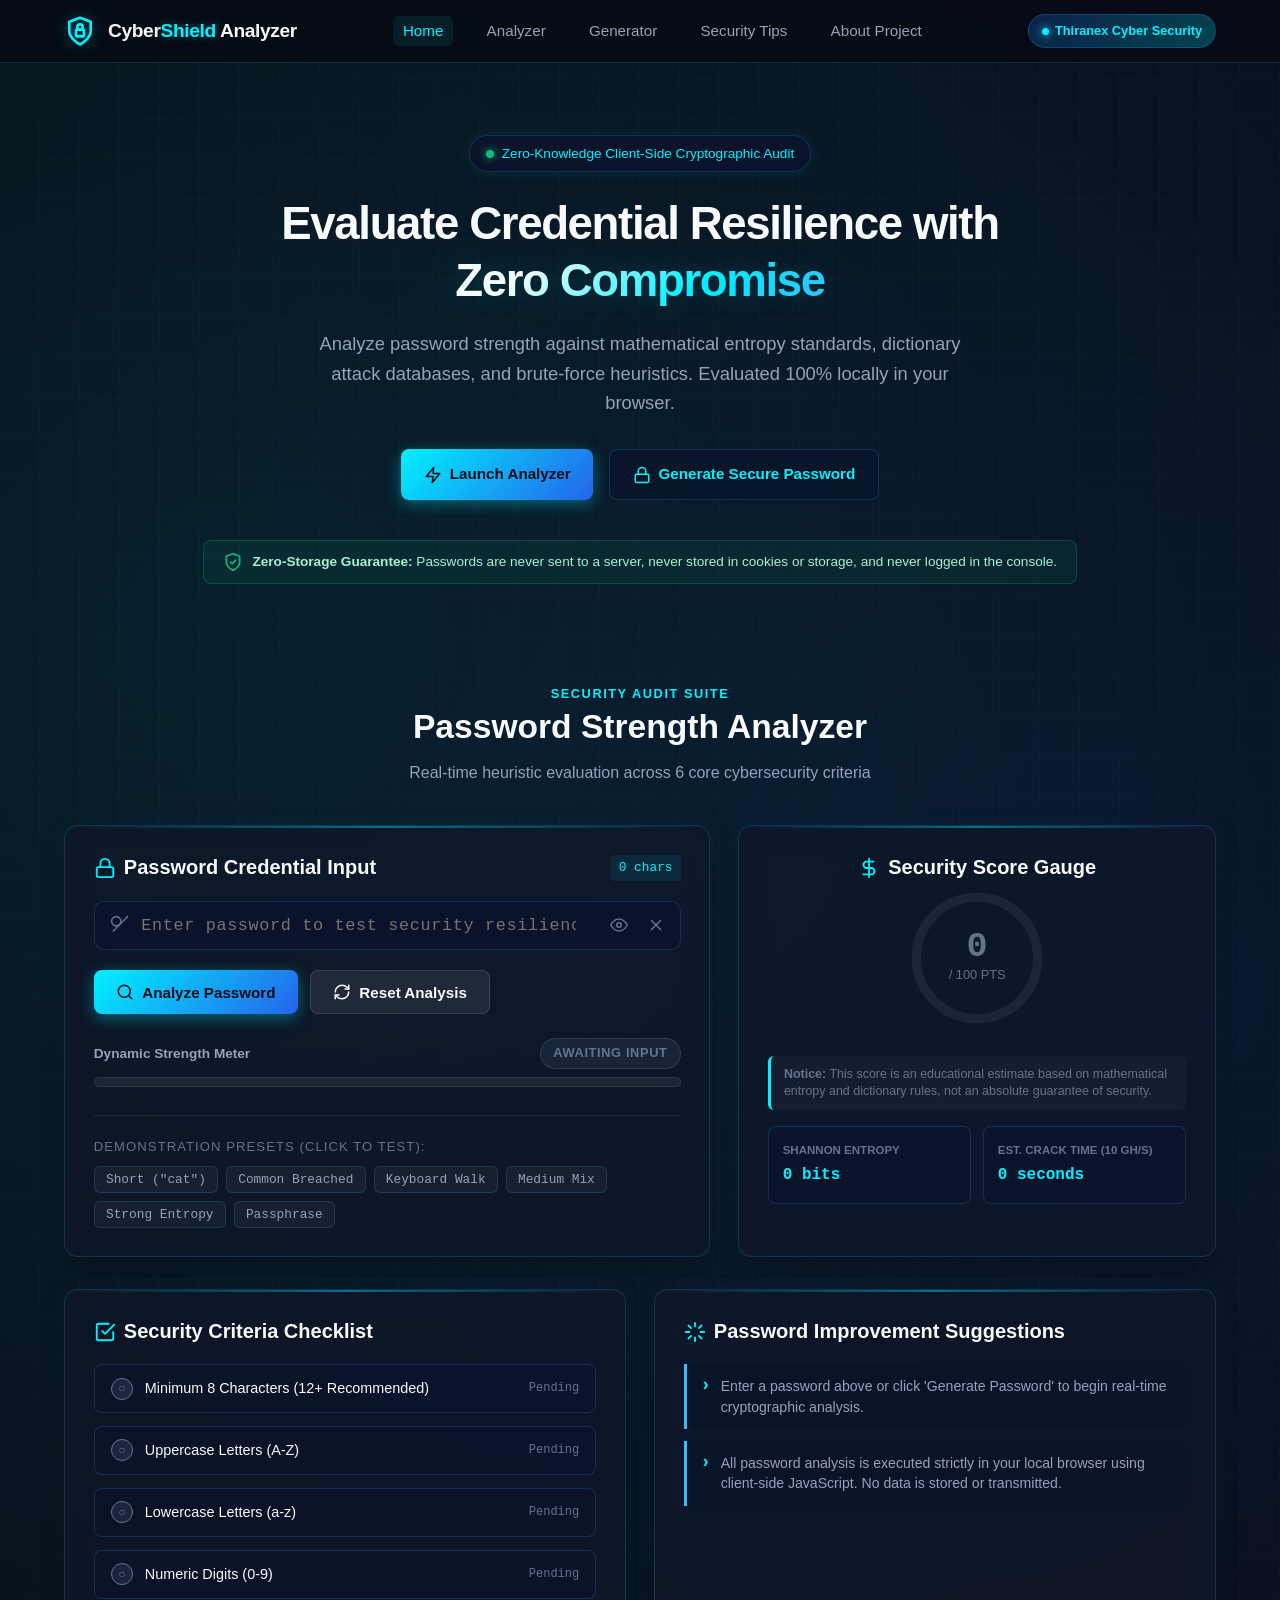
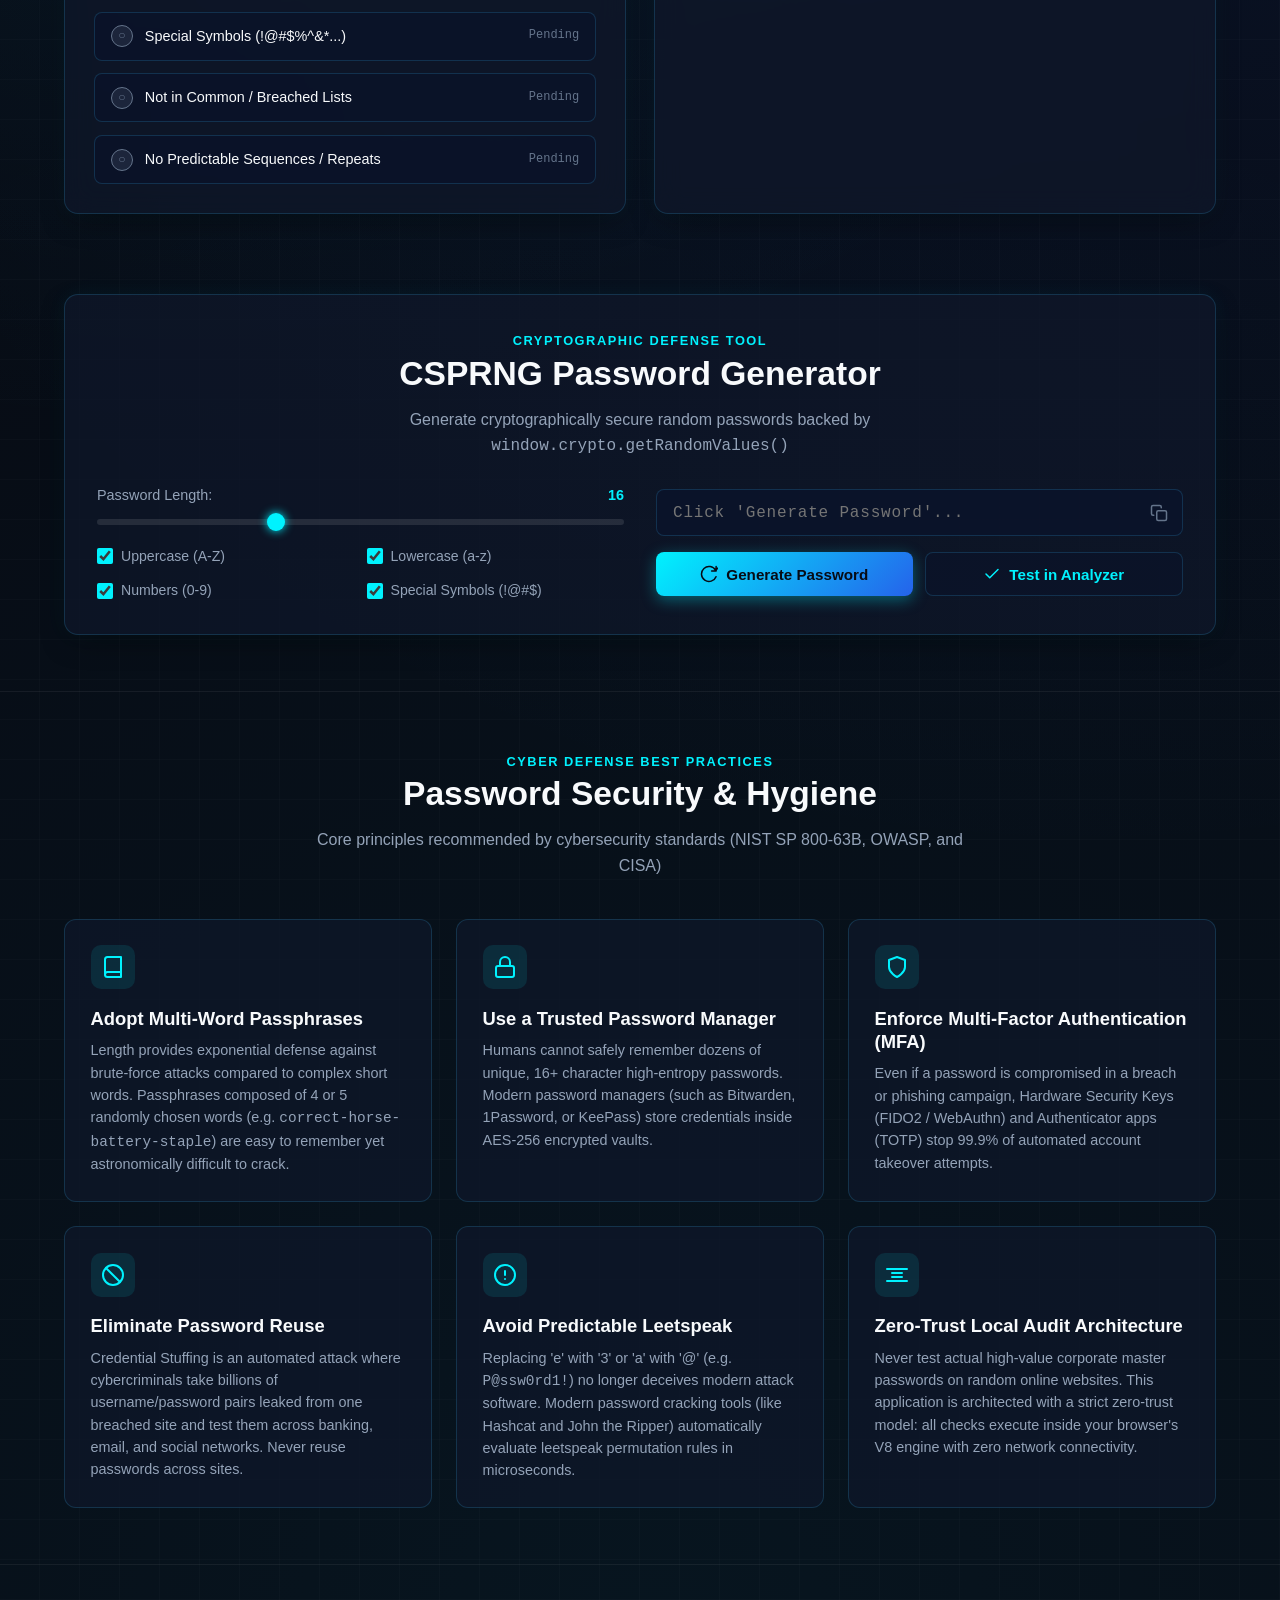
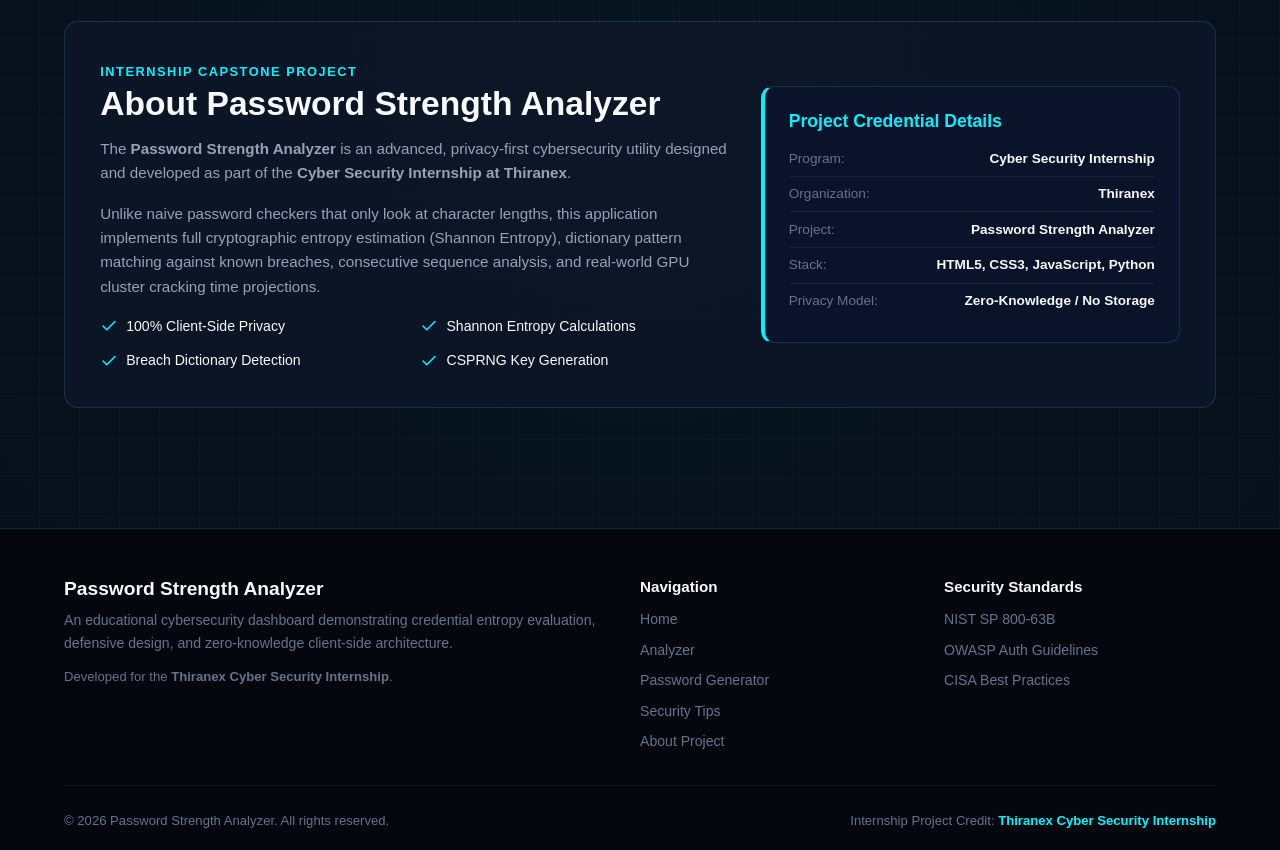
==== index.html @ d7cd116a "Initial commit: Password Strength Analyzer for Thiranex Cyber Security Internship" ====
<!DOCTYPE html>
<html lang="en">
<head>
    <meta charset="UTF-8">
    <meta name="viewport" content="width=device-width, initial-scale=1.0">
    <meta name="description" content="Password Strength Analyzer - A zero-knowledge cybersecurity tool to evaluate password resilience, Shannon entropy, and brute-force cracking resistance. Built for Thiranex Cyber Security Internship.">
    <meta name="theme-color" content="#070b14">
    <title>Password Strength Analyzer | Thiranex Cyber Security Internship</title>

    <!-- Favicon -->
    <link rel="icon" type="image/svg+xml" href="assets/favicon.svg">

    <!-- Stylesheets -->
    <link rel="stylesheet" href="css/style.css">
    <link rel="stylesheet" href="css/animations.css">
</head>
<body>

    <!-- ====================================================================
         NAVIGATION BAR
         ==================================================================== -->
    <header class="navbar">
        <div class="container nav-container">
            <a href="#home" class="brand-logo" aria-label="Password Strength Analyzer Home">
                <svg class="brand-icon-svg" viewBox="0 0 24 24" fill="none" stroke="currentColor" stroke-width="2" stroke-linecap="round" stroke-linejoin="round">
                    <path d="M12 22s8-4 8-10V5l-8-3-8 3v7c0 6 8 10 8 10z"/>
                    <rect x="9" y="11" width="6" height="5" rx="1"/>
                    <path d="M10 11V9a2 2 0 0 1 4 0v2"/>
                </svg>
                <span>Cyber<span class="accent">Shield</span> Analyzer</span>
            </a>

            <nav>
                <ul class="nav-links" id="navLinks">
                    <li><a href="#home" class="active">Home</a></li>
                    <li><a href="#analyzer">Analyzer</a></li>
                    <li><a href="#generator">Generator</a></li>
                    <li><a href="#tips">Security Tips</a></li>
                    <li><a href="#about">About Project</a></li>
                </ul>
            </nav>

            <div class="internship-badge" title="Developed for Thiranex Cyber Security Internship">
                <span>Thiranex Cyber Security</span>
            </div>

            <button class="mobile-menu-btn" id="mobileMenuBtn" aria-label="Toggle navigation menu">
                &#9776;
            </button>
        </div>
    </header>

    <main>
        <!-- ================================================================
             HERO / HOME SECTION
             ================================================================ -->
        <section id="home" class="hero-section">
            <div class="container">
                <div class="hero-pill">
                    <span class="hero-pill-dot"></span>
                    <span>Zero-Knowledge Client-Side Cryptographic Audit</span>
                </div>

                <h1 class="hero-title">
                    Evaluate Credential Resilience with <span class="gradient-text">Zero Compromise</span>
                </h1>

                <p class="hero-description">
                    Analyze password strength against mathematical entropy standards, dictionary attack databases, and brute-force heuristics. Evaluated 100% locally in your browser.
                </p>

                <div class="hero-cta-group">
                    <a href="#analyzer" class="btn btn-primary">
                        <svg class="btn-icon" viewBox="0 0 24 24" fill="none" stroke="currentColor" stroke-width="2" stroke-linecap="round" stroke-linejoin="round">
                            <polygon points="13 2 3 14 12 14 11 22 21 10 12 10 13 2"/>
                        </svg>
                        Launch Analyzer
                    </a>
                    <a href="#generator" class="btn btn-outline">
                        <svg class="btn-icon" viewBox="0 0 24 24" fill="none" stroke="currentColor" stroke-width="2" stroke-linecap="round" stroke-linejoin="round">
                            <rect x="3" y="11" width="18" height="11" rx="2" ry="2"/>
                            <path d="M7 11V7a5 5 0 0 1 10 0v4"/>
                        </svg>
                        Generate Secure Password
                    </a>
                </div>

                <div class="privacy-guarantee-banner">
                    <svg class="privacy-icon" viewBox="0 0 24 24" fill="none" stroke="currentColor" stroke-width="2" stroke-linecap="round" stroke-linejoin="round">
                        <path d="M12 22s8-4 8-10V5l-8-3-8 3v7c0 6 8 10 8 10z"/>
                        <path d="m9 12 2 2 4-4"/>
                    </svg>
                    <span><strong>Zero-Storage Guarantee:</strong> Passwords are never sent to a server, never stored in cookies or storage, and never logged in the console.</span>
                </div>
            </div>
        </section>

        <!-- ================================================================
             PASSWORD ANALYZER SECTION (DASHBOARD)
             ================================================================ -->
        <section id="analyzer" class="analyzer-section">
            <div class="container">
                <div class="section-header">
                    <span class="section-tag">Security Audit Suite</span>
                    <h2 class="section-title">Password Strength Analyzer</h2>
                    <p class="section-subtitle">Real-time heuristic evaluation across 6 core cybersecurity criteria</p>
                </div>

                <!-- Dashboard Main Grid -->
                <div class="dashboard-grid">

                    <!-- Left Column: Password Input & Meter -->
                    <div class="cyber-card">
                        <div class="card-header-flex">
                            <h3 class="card-title">
                                <svg class="card-title-icon" viewBox="0 0 24 24" fill="none" stroke="currentColor" stroke-width="2" stroke-linecap="round" stroke-linejoin="round">
                                    <rect x="3" y="11" width="18" height="11" rx="2" ry="2"/>
                                    <path d="M7 11V7a5 5 0 0 1 10 0v4"/>
                                </svg>
                                Password Credential Input
                            </h3>
                            <span class="char-counter" id="charCountValue">0 chars</span>
                        </div>

                        <!-- Input Field with Left Lock & Right Controls -->
                        <div class="password-input-wrapper">
                            <svg class="input-icon-left" viewBox="0 0 24 24" fill="none" stroke="currentColor" stroke-width="2" stroke-linecap="round" stroke-linejoin="round">
                                <path d="M21 2l-2 2m-1.5 1.5L16 7m-1.5 1.5L13 10m-1.5 1.5L10 13m-1.5 1.5L7 16m-1.5 1.5L4 19"/>
                                <circle cx="7.5" cy="7.5" r="5.5"/>
                            </svg>

                            <input 
                                type="password" 
                                id="passwordInput" 
                                class="password-field" 
                                placeholder="Enter password to test security resilience..."
                                autocomplete="new-password"
                                autocapitalize="off"
                                spellcheck="false"
                                aria-label="Password input field"
                            >

                            <div class="input-actions-right">
                                <!-- Show/Hide Toggle Button -->
                                <button type="button" class="icon-btn" id="toggleVisibilityBtn" title="Show/Hide Password" aria-label="Show password">
                                    <svg class="icon-svg" id="toggleIcon" viewBox="0 0 24 24" fill="none" stroke="currentColor" stroke-width="2" stroke-linecap="round" stroke-linejoin="round">
                                        <path d="M1 12s4-8 11-8 11 8 11 8-4 8-11 8-11-8-11-8z"/>
                                        <circle cx="12" cy="12" r="3"/>
                                    </svg>
                                </button>

                                <!-- Clear Input Button -->
                                <button type="button" class="icon-btn" id="clearBtn" title="Clear Password" aria-label="Clear input">
                                    <svg class="icon-svg" viewBox="0 0 24 24" fill="none" stroke="currentColor" stroke-width="2" stroke-linecap="round" stroke-linejoin="round">
                                        <line x1="18" y1="6" x2="6" y2="18"/>
                                        <line x1="6" y1="6" x2="18" y2="18"/>
                                    </svg>
                                </button>
                            </div>
                        </div>

                        <!-- Input Toolbar: Analyze & Reset -->
                        <div class="input-button-toolbar">
                            <button type="button" class="btn btn-primary" id="analyzeBtn">
                                <svg class="btn-icon" viewBox="0 0 24 24" fill="none" stroke="currentColor" stroke-width="2" stroke-linecap="round" stroke-linejoin="round">
                                    <circle cx="11" cy="11" r="8"/>
                                    <line x1="21" y1="21" x2="16.65" y2="16.65"/>
                                </svg>
                                Analyze Password
                            </button>

                            <button type="button" class="btn btn-secondary" id="resetBtn">
                                <svg class="btn-icon" viewBox="0 0 24 24" fill="none" stroke="currentColor" stroke-width="2" stroke-linecap="round" stroke-linejoin="round">
                                    <path d="M3 12a9 9 0 0 1 9-9 9.75 9.75 0 0 1 6.74 2.74L21 8"/>
                                    <path d="M21 3v5h-5"/>
                                    <path d="M21 12a9 9 0 0 1-9 9 9.75 9.75 0 0 1-6.74-2.74L3 16"/>
                                    <path d="M8 16H3v5"/>
                                </svg>
                                Reset Analysis
                            </button>
                        </div>

                        <!-- Dynamic Strength Meter -->
                        <div class="meter-wrapper">
                            <div class="meter-header">
                                <span class="meter-label">Dynamic Strength Meter</span>
                                <span class="strength-badge empty" id="strengthBadge">Awaiting Input</span>
                            </div>
                            <div class="meter-track">
                                <div class="meter-fill empty" id="strengthMeterBar"></div>
                            </div>
                        </div>

                        <!-- Breached/Pattern Alert Banner (Hidden by default) -->
                        <div class="alert-banner hidden" id="alertBanner">
                            <svg class="alert-icon" viewBox="0 0 24 24" fill="none" stroke="currentColor" stroke-width="2" stroke-linecap="round" stroke-linejoin="round">
                                <path d="m21.73 18-8-14a2 2 0 0 0-3.48 0l-8 14A2 2 0 0 0 4 21h16a2 2 0 0 0 1.73-3Z"/>
                                <line x1="12" y1="9" x2="12" y2="13"/>
                                <line x1="12" y1="17" x2="12.01" y2="17"/>
                            </svg>
                            <span id="alertMessage">Security Notice: Vulnerability detected.</span>
                        </div>

                        <!-- Quick Test Presets for Demonstration -->
                        <div class="quick-tests">
                            <div class="quick-tests-title">Demonstration Presets (Click to Test):</div>
                            <div class="quick-test-pills">
                                <button type="button" class="quick-test-btn" data-sample="cat">Short ("cat")</button>
                                <button type="button" class="quick-test-btn" data-sample="password123">Common Breached</button>
                                <button type="button" class="quick-test-btn" data-sample="qwertyuiop">Keyboard Walk</button>
                                <button type="button" class="quick-test-btn" data-sample="CyberSec2024">Medium Mix</button>
                                <button type="button" class="quick-test-btn" data-sample="Tr0ub4dor&3#X9!">Strong Entropy</button>
                                <button type="button" class="quick-test-btn" data-sample="correct-horse-battery-staple">Passphrase</button>
                            </div>
                        </div>
                    </div>

                    <!-- Right Column: Visual Score Gauge & Telemetry -->
                    <div class="cyber-card score-card-layout">
                        <h3 class="card-title">
                            <svg class="card-title-icon" viewBox="0 0 24 24" fill="none" stroke="currentColor" stroke-width="2" stroke-linecap="round" stroke-linejoin="round">
                                <path d="M12 2v20M17 5H9.5a3.5 3.5 0 0 0 0 7h5a3.5 3.5 0 0 1 0 7H6"/>
                            </svg>
                            Security Score Gauge
                        </h3>

                        <!-- Circular SVG Progress Gauge -->
                        <div class="gauge-container">
                            <svg class="gauge-svg" viewBox="0 0 120 120">
                                <circle class="gauge-bg" cx="60" cy="60" r="52"></circle>
                                <circle class="gauge-fill" id="scoreCircle" cx="60" cy="60" r="52" stroke-dasharray="326.7" stroke-dashoffset="326.7"></circle>
                            </svg>
                            <div class="gauge-center-content">
                                <div class="score-display" id="scoreNumber">0</div>
                                <div class="score-total">/ 100 PTS</div>
                            </div>
                        </div>

                        <div class="score-disclaimer">
                            <strong>Notice:</strong> This score is an educational estimate based on mathematical entropy and dictionary rules, not an absolute guarantee of security.
                        </div>

                        <!-- Telemetry Grid: Crack Time & Entropy -->
                        <div class="metrics-row">
                            <div class="metric-box">
                                <div class="metric-label">Shannon Entropy</div>
                                <div class="metric-value" id="entropyValue">0 bits</div>
                            </div>
                            <div class="metric-box">
                                <div class="metric-label">Est. Crack Time (10 GH/s)</div>
                                <div class="metric-value" id="crackTimeValue">0 seconds</div>
                            </div>
                        </div>
                    </div>

                </div>

                <!-- Checklist & Suggestions Grid -->
                <div class="checklist-grid">

                    <!-- Security Checklist -->
                    <div class="cyber-card">
                        <div class="card-header-flex">
                            <h3 class="card-title">
                                <svg class="card-title-icon" viewBox="0 0 24 24" fill="none" stroke="currentColor" stroke-width="2" stroke-linecap="round" stroke-linejoin="round">
                                    <polyline points="9 11 12 14 22 4"/>
                                    <path d="M21 12v7a2 2 0 0 1-2 2H5a2 2 0 0 1-2-2V5a2 2 0 0 1 2-2h11"/>
                                </svg>
                                Security Criteria Checklist
                            </h3>
                        </div>

                        <ul class="checklist-items">
                            <li class="checklist-item" id="check-length">
                                <div class="check-label-group">
                                    <span class="check-icon">&#9675;</span>
                                    <span>Minimum 8 Characters (12+ Recommended)</span>
                                </div>
                                <span class="check-status">Pending</span>
                            </li>
                            <li class="checklist-item" id="check-upper">
                                <div class="check-label-group">
                                    <span class="check-icon">&#9675;</span>
                                    <span>Uppercase Letters (A-Z)</span>
                                </div>
                                <span class="check-status">Pending</span>
                            </li>
                            <li class="checklist-item" id="check-lower">
                                <div class="check-label-group">
                                    <span class="check-icon">&#9675;</span>
                                    <span>Lowercase Letters (a-z)</span>
                                </div>
                                <span class="check-status">Pending</span>
                            </li>
                            <li class="checklist-item" id="check-number">
                                <div class="check-label-group">
                                    <span class="check-icon">&#9675;</span>
                                    <span>Numeric Digits (0-9)</span>
                                </div>
                                <span class="check-status">Pending</span>
                            </li>
                            <li class="checklist-item" id="check-special">
                                <div class="check-label-group">
                                    <span class="check-icon">&#9675;</span>
                                    <span>Special Symbols (!@#$%^&*...)</span>
                                </div>
                                <span class="check-status">Pending</span>
                            </li>
                            <li class="checklist-item" id="check-common">
                                <div class="check-label-group">
                                    <span class="check-icon">&#9675;</span>
                                    <span>Not in Common / Breached Lists</span>
                                </div>
                                <span class="check-status">Pending</span>
                            </li>
                            <li class="checklist-item" id="check-patterns">
                                <div class="check-label-group">
                                    <span class="check-icon">&#9675;</span>
                                    <span>No Predictable Sequences / Repeats</span>
                                </div>
                                <span class="check-status">Pending</span>
                            </li>
                        </ul>
                    </div>

                    <!-- Improvement Suggestions -->
                    <div class="cyber-card">
                        <div class="card-header-flex">
                            <h3 class="card-title">
                                <svg class="card-title-icon" viewBox="0 0 24 24" fill="none" stroke="currentColor" stroke-width="2" stroke-linecap="round" stroke-linejoin="round">
                                    <path d="M12 2v4M12 18v4M4.93 4.93l2.83 2.83M16.24 16.24l2.83 2.83M2 12h4M18 12h4M4.93 19.07l2.83-2.83M16.24 7.76l2.83-2.83"/>
                                </svg>
                                Password Improvement Suggestions
                            </h3>
                        </div>

                        <ul class="suggestions-list" id="suggestionsList">
                            <!-- Populated dynamically by JavaScript -->
                        </ul>
                    </div>

                </div>

            </div>
        </section>

        <!-- ================================================================
             PASSWORD GENERATOR SECTION
             ================================================================ -->
        <section id="generator" class="generator-section">
            <div class="container">
                <div class="generator-card">
                    <div class="section-header" style="margin-bottom: 1.5rem;">
                        <span class="section-tag">Cryptographic Defense Tool</span>
                        <h2 class="section-title">CSPRNG Password Generator</h2>
                        <p class="section-subtitle">Generate cryptographically secure random passwords backed by <code>window.crypto.getRandomValues()</code></p>
                    </div>

                    <div class="generator-controls-grid">
                        <!-- Configuration Controls -->
                        <div class="gen-config">
                            <div class="gen-slider-group">
                                <div class="gen-slider-header">
                                    <span>Password Length:</span>
                                    <strong id="genLengthDisplay" style="color: var(--cyan-primary);">16</strong>
                                </div>
                                <input type="range" id="genLengthSlider" class="gen-slider" min="8" max="32" value="16">
                            </div>

                            <div class="gen-checkboxes">
                                <label class="gen-checkbox-label">
                                    <input type="checkbox" id="genUpperCheck" checked>
                                    <span>Uppercase (A-Z)</span>
                                </label>
                                <label class="gen-checkbox-label">
                                    <input type="checkbox" id="genLowerCheck" checked>
                                    <span>Lowercase (a-z)</span>
                                </label>
                                <label class="gen-checkbox-label">
                                    <input type="checkbox" id="genNumbersCheck" checked>
                                    <span>Numbers (0-9)</span>
                                </label>
                                <label class="gen-checkbox-label">
                                    <input type="checkbox" id="genSymbolsCheck" checked>
                                    <span>Special Symbols (!@#$)</span>
                                </label>
                            </div>
                        </div>

                        <!-- Output & Actions -->
                        <div class="gen-output-box">
                            <div class="gen-output-field-wrap">
                                <input 
                                    type="text" 
                                    id="generatedPasswordInput" 
                                    class="gen-output-field" 
                                    readonly 
                                    placeholder="Click 'Generate Password'..."
                                    aria-label="Generated password output"
                                >
                                <button type="button" class="icon-btn gen-copy-btn" id="copyGeneratedBtn" title="Copy to clipboard" aria-label="Copy generated password">
                                    <svg class="icon-svg" viewBox="0 0 24 24" fill="none" stroke="currentColor" stroke-width="2" stroke-linecap="round" stroke-linejoin="round">
                                        <rect x="9" y="9" width="13" height="13" rx="2" ry="2"/>
                                        <path d="M5 15H4a2 2 0 0 1-2-2V4a2 2 0 0 1 2-2h9a2 2 0 0 1 2 2v1"/>
                                    </svg>
                                </button>
                            </div>

                            <div class="gen-actions">
                                <button type="button" class="btn btn-primary" id="generateBtn" style="flex: 1;">
                                    <svg class="btn-icon" viewBox="0 0 24 24" fill="none" stroke="currentColor" stroke-width="2" stroke-linecap="round" stroke-linejoin="round">
                                        <path d="M21.5 2v6h-6M21.34 15.57a10 10 0 1 1-.57-8.38l5.67-5.67"/>
                                    </svg>
                                    Generate Password
                                </button>
                                <button type="button" class="btn btn-outline" id="applyGeneratedBtn" style="flex: 1;">
                                    <svg class="btn-icon" viewBox="0 0 24 24" fill="none" stroke="currentColor" stroke-width="2" stroke-linecap="round" stroke-linejoin="round">
                                        <polyline points="20 6 9 17 4 12"/>
                                    </svg>
                                    Test in Analyzer
                                </button>
                            </div>
                        </div>
                    </div>
                </div>
            </div>
        </section>

        <!-- ================================================================
             SECURITY TIPS SECTION
             ================================================================ -->
        <section id="tips" class="tips-section">
            <div class="container">
                <div class="section-header">
                    <span class="section-tag">Cyber Defense Best Practices</span>
                    <h2 class="section-title">Password Security & Hygiene</h2>
                    <p class="section-subtitle">Core principles recommended by cybersecurity standards (NIST SP 800-63B, OWASP, and CISA)</p>
                </div>

                <div class="tips-grid">
                    <!-- Tip 1 -->
                    <div class="tip-card">
                        <div class="tip-icon-wrap">
                            <svg viewBox="0 0 24 24" width="24" height="24" fill="none" stroke="currentColor" stroke-width="2" stroke-linecap="round" stroke-linejoin="round">
                                <path d="M4 19.5A2.5 2.5 0 0 1 6.5 17H20"/>
                                <path d="M6.5 2H20v20H6.5A2.5 2.5 0 0 1 4 19.5v-15A2.5 2.5 0 0 1 6.5 2z"/>
                            </svg>
                        </div>
                        <h3 class="tip-title">Adopt Multi-Word Passphrases</h3>
                        <p class="tip-desc">
                            Length provides exponential defense against brute-force attacks compared to complex short words. Passphrases composed of 4 or 5 randomly chosen words (e.g. <code>correct-horse-battery-staple</code>) are easy to remember yet astronomically difficult to crack.
                        </p>
                    </div>

                    <!-- Tip 2 -->
                    <div class="tip-card">
                        <div class="tip-icon-wrap">
                            <svg viewBox="0 0 24 24" width="24" height="24" fill="none" stroke="currentColor" stroke-width="2" stroke-linecap="round" stroke-linejoin="round">
                                <rect x="3" y="11" width="18" height="11" rx="2" ry="2"/>
                                <path d="M7 11V7a5 5 0 0 1 10 0v4"/>
                            </svg>
                        </div>
                        <h3 class="tip-title">Use a Trusted Password Manager</h3>
                        <p class="tip-desc">
                            Humans cannot safely remember dozens of unique, 16+ character high-entropy passwords. Modern password managers (such as Bitwarden, 1Password, or KeePass) store credentials inside AES-256 encrypted vaults.
                        </p>
                    </div>

                    <!-- Tip 3 -->
                    <div class="tip-card">
                        <div class="tip-icon-wrap">
                            <svg viewBox="0 0 24 24" width="24" height="24" fill="none" stroke="currentColor" stroke-width="2" stroke-linecap="round" stroke-linejoin="round">
                                <path d="M12 22s8-4 8-10V5l-8-3-8 3v7c0 6 8 10 8 10z"/>
                            </svg>
                        </div>
                        <h3 class="tip-title">Enforce Multi-Factor Authentication (MFA)</h3>
                        <p class="tip-desc">
                            Even if a password is compromised in a breach or phishing campaign, Hardware Security Keys (FIDO2 / WebAuthn) and Authenticator apps (TOTP) stop 99.9% of automated account takeover attempts.
                        </p>
                    </div>

                    <!-- Tip 4 -->
                    <div class="tip-card">
                        <div class="tip-icon-wrap">
                            <svg viewBox="0 0 24 24" width="24" height="24" fill="none" stroke="currentColor" stroke-width="2" stroke-linecap="round" stroke-linejoin="round">
                                <circle cx="12" cy="12" r="10"/>
                                <line x1="4.93" y1="4.93" x2="19.07" y2="19.07"/>
                            </svg>
                        </div>
                        <h3 class="tip-title">Eliminate Password Reuse</h3>
                        <p class="tip-desc">
                            Credential Stuffing is an automated attack where cybercriminals take billions of username/password pairs leaked from one breached site and test them across banking, email, and social networks. Never reuse passwords across sites.
                        </p>
                    </div>

                    <!-- Tip 5 -->
                    <div class="tip-card">
                        <div class="tip-icon-wrap">
                            <svg viewBox="0 0 24 24" width="24" height="24" fill="none" stroke="currentColor" stroke-width="2" stroke-linecap="round" stroke-linejoin="round">
                                <circle cx="12" cy="12" r="10"/>
                                <line x1="12" y1="8" x2="12" y2="12"/>
                                <line x1="12" y1="16" x2="12.01" y2="16"/>
                            </svg>
                        </div>
                        <h3 class="tip-title">Avoid Predictable Leetspeak</h3>
                        <p class="tip-desc">
                            Replacing 'e' with '3' or 'a' with '@' (e.g. <code>P@ssw0rd1!</code>) no longer deceives modern attack software. Modern password cracking tools (like Hashcat and John the Ripper) automatically evaluate leetspeak permutation rules in microseconds.
                        </p>
                    </div>

                    <!-- Tip 6 -->
                    <div class="tip-card">
                        <div class="tip-icon-wrap">
                            <svg viewBox="0 0 24 24" width="24" height="24" fill="none" stroke="currentColor" stroke-width="2" stroke-linecap="round" stroke-linejoin="round">
                                <path d="M2 18h20"/>
                                <path d="M2 6h20"/>
                                <path d="M7 10h10"/>
                                <path d="M7 14h10"/>
                            </svg>
                        </div>
                        <h3 class="tip-title">Zero-Trust Local Audit Architecture</h3>
                        <p class="tip-desc">
                            Never test actual high-value corporate master passwords on random online websites. This application is architected with a strict zero-trust model: all checks execute inside your browser's V8 engine with zero network connectivity.
                        </p>
                    </div>
                </div>
            </div>
        </section>

        <!-- ================================================================
             ABOUT PROJECT SECTION
             ================================================================ -->
        <section id="about" class="about-section">
            <div class="container">
                <div class="about-card">
                    <div class="about-grid">
                        <div class="about-text">
                            <span class="section-tag">Internship Capstone Project</span>
                            <h2 class="section-title">About Password Strength Analyzer</h2>
                            <p>
                                The <strong>Password Strength Analyzer</strong> is an advanced, privacy-first cybersecurity utility designed and developed as part of the <strong>Cyber Security Internship at Thiranex</strong>.
                            </p>
                            <p>
                                Unlike naive password checkers that only look at character lengths, this application implements full cryptographic entropy estimation (Shannon Entropy), dictionary pattern matching against known breaches, consecutive sequence analysis, and real-world GPU cluster cracking time projections.
                            </p>

                            <ul class="about-features-list">
                                <li class="about-feature-item">
                                    <svg viewBox="0 0 24 24" fill="none" stroke="currentColor" stroke-width="2" stroke-linecap="round" stroke-linejoin="round"><polyline points="20 6 9 17 4 12"/></svg>
                                    100% Client-Side Privacy
                                </li>
                                <li class="about-feature-item">
                                    <svg viewBox="0 0 24 24" fill="none" stroke="currentColor" stroke-width="2" stroke-linecap="round" stroke-linejoin="round"><polyline points="20 6 9 17 4 12"/></svg>
                                    Shannon Entropy Calculations
                                </li>
                                <li class="about-feature-item">
                                    <svg viewBox="0 0 24 24" fill="none" stroke="currentColor" stroke-width="2" stroke-linecap="round" stroke-linejoin="round"><polyline points="20 6 9 17 4 12"/></svg>
                                    Breach Dictionary Detection
                                </li>
                                <li class="about-feature-item">
                                    <svg viewBox="0 0 24 24" fill="none" stroke="currentColor" stroke-width="2" stroke-linecap="round" stroke-linejoin="round"><polyline points="20 6 9 17 4 12"/></svg>
                                    CSPRNG Key Generation
                                </li>
                            </ul>
                        </div>

                        <!-- Internship Info Box -->
                        <div class="internship-info-card">
                            <h4>Project Credential Details</h4>
                            <div class="internship-detail-row">
                                <span class="internship-label">Program:</span>
                                <span class="internship-val">Cyber Security Internship</span>
                            </div>
                            <div class="internship-detail-row">
                                <span class="internship-label">Organization:</span>
                                <span class="internship-val">Thiranex</span>
                            </div>
                            <div class="internship-detail-row">
                                <span class="internship-label">Project:</span>
                                <span class="internship-val">Password Strength Analyzer</span>
                            </div>
                            <div class="internship-detail-row">
                                <span class="internship-label">Stack:</span>
                                <span class="internship-val">HTML5, CSS3, JavaScript, Python</span>
                            </div>
                            <div class="internship-detail-row">
                                <span class="internship-label">Privacy Model:</span>
                                <span class="internship-val">Zero-Knowledge / No Storage</span>
                            </div>
                        </div>
                    </div>
                </div>
            </div>
        </section>
    </main>

    <!-- ====================================================================
         FOOTER
         ==================================================================== -->
    <footer class="footer">
        <div class="container">
            <div class="footer-grid">
                <div class="footer-brand">
                    <h3>Password Strength Analyzer</h3>
                    <p style="color: var(--text-muted); margin-bottom: 0.75rem;">
                        An educational cybersecurity dashboard demonstrating credential entropy evaluation, defensive design, and zero-knowledge client-side architecture.
                    </p>
                    <p style="font-size: 0.82rem; color: var(--text-muted);">
                        Developed for the <strong>Thiranex Cyber Security Internship</strong>.
                    </p>
                </div>

                <div class="footer-links-col">
                    <h4>Navigation</h4>
                    <ul>
                        <li><a href="#home">Home</a></li>
                        <li><a href="#analyzer">Analyzer</a></li>
                        <li><a href="#generator">Password Generator</a></li>
                        <li><a href="#tips">Security Tips</a></li>
                        <li><a href="#about">About Project</a></li>
                    </ul>
                </div>

                <div class="footer-links-col">
                    <h4>Security Standards</h4>
                    <ul>
                        <li><a href="https://pages.nist.gov/800-63-3/sp800-63b.html" target="_blank" rel="noopener noreferrer">NIST SP 800-63B</a></li>
                        <li><a href="https://cheatsheetseries.owasp.org/cheatsheets/Authentication_Cheat_Sheet.html" target="_blank" rel="noopener noreferrer">OWASP Auth Guidelines</a></li>
                        <li><a href="https://www.cisa.gov/secure-our-world" target="_blank" rel="noopener noreferrer">CISA Best Practices</a></li>
                    </ul>
                </div>
            </div>

            <div class="footer-bottom">
                <div>
                    &copy; 2026 Password Strength Analyzer. All rights reserved.
                </div>
                <div>
                    Internship Project Credit: <span class="credit-badge">Thiranex Cyber Security Internship</span>
                </div>
            </div>
        </div>
    </footer>

    <!-- Toast Notification -->
    <div id="toastNotification" class="toast-notification" role="status" aria-live="polite">
        Action completed.
    </div>

    <!-- Scripts: Common Passwords Database first, then Main Core Engine -->
    <script src="js/common-passwords.js"></script>
    <script src="js/script.js"></script>
</body>
</html>
---- css/style.css ----
/* ==========================================================================
   PASSWORD STRENGTH ANALYZER - CYBERSECURITY UI STYLESHEET
   Thiranex Cyber Security Internship Project
   Theme: Dark Navy Blue with Cyan / Neon Blue Cyber Accents
   ========================================================================== */

:root {
    /* Color Palette: Dark Navy & Cyber Accents */
    --bg-primary: #070b14;
    --bg-secondary: #0b1329;
    --bg-card: rgba(15, 23, 42, 0.75);
    --bg-card-hover: rgba(22, 33, 62, 0.85);
    --bg-input: rgba(11, 19, 43, 0.85);

    /* Cyber Accents */
    --cyan-primary: #00f2fe;
    --cyan-glow: rgba(0, 242, 254, 0.35);
    --blue-accent: #38bdf8;
    --blue-primary: #2563eb;
    --blue-glow: rgba(56, 189, 248, 0.25);
    --teal-accent: #06b6d4;

    /* Status Colors */
    --status-very-weak: #ef4444;
    --status-weak: #f97316;
    --status-medium: #f59e0b;
    --status-strong: #38bdf8;
    --status-very-strong: #10b981;
    --status-neutral: #64748b;

    /* Text Colors */
    --text-primary: #f8fafc;
    --text-secondary: #94a3b8;
    --text-muted: #64748b;

    /* Borders & Glass */
    --border-color: rgba(56, 189, 248, 0.18);
    --border-active: rgba(0, 242, 254, 0.6);
    --glass-blur: blur(14px);
    --card-shadow: 0 10px 30px -10px rgba(0, 0, 0, 0.6), 0 0 20px rgba(0, 242, 254, 0.05);

    /* Fonts */
    --font-sans: 'Inter', -apple-system, BlinkMacSystemFont, "Segoe UI", Roboto, Oxygen, Ubuntu, Cantarell, sans-serif;
    --font-mono: 'JetBrains Mono', 'Fira Code', 'Courier New', monospace;

    /* Transitions */
    --transition-fast: 0.2s ease;
    --transition-normal: 0.35s ease;
}

/* Reset & Box Sizing */
*, *::before, *::after {
    box-sizing: border-box;
    margin: 0;
    padding: 0;
}

html {
    scroll-behavior: smooth;
    font-size: 16px;
}

body {
    background-color: var(--bg-primary);
    background-image: 
        radial-gradient(circle at 15% 15%, rgba(0, 242, 254, 0.08) 0%, transparent 40%),
        radial-gradient(circle at 85% 25%, rgba(37, 99, 235, 0.1) 0%, transparent 45%),
        radial-gradient(circle at 50% 80%, rgba(6, 182, 212, 0.06) 0%, transparent 50%),
        linear-gradient(rgba(255, 255, 255, 0.015) 1px, transparent 1px),
        linear-gradient(90deg, rgba(255, 255, 255, 0.015) 1px, transparent 1px);
    background-size: 100% 100%, 100% 100%, 100% 100%, 40px 40px, 40px 40px;
    background-position: 0 0, 0 0, 0 0, -1px -1px, -1px -1px;
    color: var(--text-primary);
    font-family: var(--font-sans);
    line-height: 1.6;
    min-height: 100vh;
    overflow-x: hidden;
}

/* Container */
.container {
    width: 100%;
    max-width: 1200px;
    margin: 0 auto;
    padding: 0 1.5rem;
}

/* Typography */
h1, h2, h3, h4, h5, h6 {
    color: var(--text-primary);
    font-weight: 700;
    line-height: 1.25;
}

a {
    color: var(--cyan-primary);
    text-decoration: none;
    transition: color var(--transition-fast);
}

a:hover {
    color: var(--blue-accent);
}

/* ==========================================================================
   NAVIGATION BAR
   ========================================================================== */
.navbar {
    position: sticky;
    top: 0;
    z-index: 1000;
    background: rgba(7, 11, 20, 0.85);
    backdrop-filter: var(--glass-blur);
    -webkit-backdrop-filter: var(--glass-blur);
    border-bottom: 1px solid var(--border-color);
    padding: 0.9rem 0;
}

.nav-container {
    display: flex;
    justify-content: space-between;
    align-items: center;
}

.brand-logo {
    display: flex;
    align-items: center;
    gap: 0.75rem;
    font-weight: 800;
    font-size: 1.2rem;
    letter-spacing: -0.02em;
    color: var(--text-primary);
}

.brand-icon-svg {
    width: 32px;
    height: 32px;
    color: var(--cyan-primary);
    filter: drop-shadow(0 0 8px var(--cyan-glow));
}

.brand-logo .accent {
    color: var(--cyan-primary);
    text-shadow: 0 0 10px var(--cyan-glow);
}

.nav-links {
    display: flex;
    gap: 1.5rem;
    align-items: center;
    list-style: none;
}

.nav-links a {
    color: var(--text-secondary);
    font-size: 0.95rem;
    font-weight: 500;
    padding: 0.4rem 0.6rem;
    border-radius: 6px;
    transition: all var(--transition-fast);
}

.nav-links a:hover, .nav-links a.active {
    color: var(--cyan-primary);
    background: rgba(0, 242, 254, 0.08);
}

.internship-badge {
    background: linear-gradient(135deg, rgba(37, 99, 235, 0.25), rgba(0, 242, 254, 0.25));
    border: 1px solid var(--border-color);
    color: var(--cyan-primary);
    padding: 0.35rem 0.8rem;
    border-radius: 20px;
    font-size: 0.8rem;
    font-weight: 600;
    display: flex;
    align-items: center;
    gap: 0.4rem;
}

.internship-badge::before {
    content: "";
    display: inline-block;
    width: 7px;
    height: 7px;
    background-color: var(--cyan-primary);
    border-radius: 50%;
    box-shadow: 0 0 8px var(--cyan-primary);
}

.mobile-menu-btn {
    display: none;
    background: transparent;
    border: none;
    color: var(--text-primary);
    font-size: 1.5rem;
    cursor: pointer;
}

/* ==========================================================================
   HERO / HOME SECTION
   ========================================================================== */
.hero-section {
    padding: 4.5rem 0 3rem 0;
    text-align: center;
    position: relative;
}

.hero-pill {
    display: inline-flex;
    align-items: center;
    gap: 0.5rem;
    background: rgba(11, 19, 43, 0.8);
    border: 1px solid var(--border-color);
    padding: 0.4rem 1rem;
    border-radius: 50px;
    font-size: 0.85rem;
    color: var(--cyan-primary);
    margin-bottom: 1.5rem;
    box-shadow: 0 0 15px rgba(0, 242, 254, 0.1);
}

.hero-pill-dot {
    width: 8px;
    height: 8px;
    background-color: var(--status-very-strong);
    border-radius: 50%;
    box-shadow: 0 0 8px var(--status-very-strong);
    animation: cyberPulse 2s infinite;
}

.hero-title {
    font-size: 2.85rem;
    letter-spacing: -0.03em;
    margin-bottom: 1.2rem;
    max-width: 800px;
    margin-left: auto;
    margin-right: auto;
}

.gradient-text {
    background: linear-gradient(135deg, #ffffff 20%, var(--cyan-primary) 65%, var(--blue-accent) 100%);
    -webkit-background-clip: text;
    -webkit-text-fill-color: transparent;
    text-shadow: 0 0 30px rgba(0, 242, 254, 0.2);
}

.hero-description {
    font-size: 1.15rem;
    color: var(--text-secondary);
    max-width: 680px;
    margin: 0 auto 2rem auto;
}

.hero-cta-group {
    display: flex;
    justify-content: center;
    gap: 1rem;
    flex-wrap: wrap;
    margin-bottom: 2.5rem;
}

/* Buttons */
.btn {
    display: inline-flex;
    align-items: center;
    justify-content: center;
    gap: 0.5rem;
    font-size: 0.95rem;
    font-weight: 600;
    padding: 0.75rem 1.4rem;
    border-radius: 8px;
    cursor: pointer;
    transition: all var(--transition-fast);
    border: none;
    outline: none;
}

.btn-primary {
    background: linear-gradient(135deg, #00f2fe 0%, #2563eb 100%);
    color: #070b14;
    box-shadow: 0 4px 15px rgba(0, 242, 254, 0.35);
}

.btn-primary:hover {
    box-shadow: 0 6px 25px rgba(0, 242, 254, 0.55);
    transform: translateY(-2px);
    color: #000;
}

.btn-outline {
    background: rgba(11, 19, 43, 0.6);
    color: var(--cyan-primary);
    border: 1px solid var(--border-color);
}

.btn-outline:hover {
    background: rgba(0, 242, 254, 0.1);
    border-color: var(--cyan-primary);
    transform: translateY(-2px);
}

.btn-secondary {
    background: rgba(255, 255, 255, 0.08);
    color: var(--text-primary);
    border: 1px solid rgba(255, 255, 255, 0.12);
}

.btn-secondary:hover {
    background: rgba(255, 255, 255, 0.15);
}

.btn-danger {
    background: rgba(239, 68, 68, 0.15);
    color: #fca5a5;
    border: 1px solid rgba(239, 68, 68, 0.3);
}

.btn-danger:hover {
    background: rgba(239, 68, 68, 0.3);
    color: #fff;
}

.btn-icon {
    width: 18px;
    height: 18px;
}

/* Trust / Privacy Banner */
.privacy-guarantee-banner {
    display: inline-flex;
    align-items: center;
    gap: 0.6rem;
    padding: 0.65rem 1.2rem;
    background: rgba(16, 185, 129, 0.08);
    border: 1px solid rgba(16, 185, 129, 0.25);
    border-radius: 8px;
    font-size: 0.85rem;
    color: #a7f3d0;
}

.privacy-icon {
    color: #10b981;
    width: 20px;
    height: 20px;
}

/* ==========================================================================
   DASHBOARD / ANALYZER SECTION
   ========================================================================== */
.analyzer-section {
    padding: 3rem 0;
}

.section-header {
    text-align: center;
    margin-bottom: 2.5rem;
}

.section-tag {
    font-size: 0.8rem;
    text-transform: uppercase;
    letter-spacing: 0.12em;
    color: var(--cyan-primary);
    font-weight: 700;
    margin-bottom: 0.5rem;
}

.section-title {
    font-size: 2.1rem;
    margin-bottom: 0.75rem;
}

.section-subtitle {
    color: var(--text-secondary);
    font-size: 1rem;
    max-width: 650px;
    margin: 0 auto;
}

/* Dashboard Grid */
.dashboard-grid {
    display: grid;
    grid-template-columns: 1.15fr 0.85fr;
    gap: 1.75rem;
    margin-bottom: 2rem;
}

/* Cards */
.cyber-card {
    background: var(--bg-card);
    backdrop-filter: var(--glass-blur);
    -webkit-backdrop-filter: var(--glass-blur);
    border: 1px solid var(--border-color);
    border-radius: 14px;
    padding: 1.8rem;
    box-shadow: var(--card-shadow);
    transition: transform var(--transition-fast), border-color var(--transition-fast);
    position: relative;
    overflow: hidden;
}

.cyber-card::before {
    content: "";
    position: absolute;
    top: 0;
    left: 0;
    right: 0;
    height: 2px;
    background: linear-gradient(90deg, transparent, var(--cyan-primary), transparent);
    opacity: 0.4;
}

.cyber-card:hover {
    border-color: rgba(56, 189, 248, 0.35);
}

.card-header-flex {
    display: flex;
    justify-content: space-between;
    align-items: center;
    margin-bottom: 1.25rem;
}

.card-title {
    font-size: 1.25rem;
    display: flex;
    align-items: center;
    gap: 0.5rem;
}

.card-title-icon {
    width: 22px;
    height: 22px;
    color: var(--cyan-primary);
}

/* Password Input Box */
.input-label-row {
    display: flex;
    justify-content: space-between;
    align-items: center;
    margin-bottom: 0.6rem;
    font-size: 0.9rem;
    color: var(--text-secondary);
}

.char-counter {
    font-family: var(--font-mono);
    font-size: 0.8rem;
    color: var(--cyan-primary);
    background: rgba(0, 242, 254, 0.08);
    padding: 0.15rem 0.5rem;
    border-radius: 4px;
}

.password-input-wrapper {
    position: relative;
    display: flex;
    align-items: center;
    margin-bottom: 1.25rem;
}

.input-icon-left {
    position: absolute;
    left: 1rem;
    width: 20px;
    height: 20px;
    color: var(--text-muted);
    pointer-events: none;
    transition: color var(--transition-fast);
}

.password-field {
    width: 100%;
    background: var(--bg-input);
    border: 1px solid var(--border-color);
    border-radius: 10px;
    padding: 0.9rem 6.5rem 0.9rem 2.9rem;
    color: var(--text-primary);
    font-family: var(--font-mono);
    font-size: 1.05rem;
    letter-spacing: 0.04em;
    outline: none;
    transition: all var(--transition-fast);
}

.password-field:focus {
    border-color: var(--cyan-primary);
    box-shadow: 0 0 15px rgba(0, 242, 254, 0.25);
    background: rgba(15, 23, 42, 0.95);
}

.password-field:focus + .input-icon-left {
    color: var(--cyan-primary);
}

.input-actions-right {
    position: absolute;
    right: 0.5rem;
    display: flex;
    align-items: center;
    gap: 0.3rem;
}

.icon-btn {
    background: transparent;
    border: none;
    color: var(--text-muted);
    cursor: pointer;
    padding: 0.45rem;
    border-radius: 6px;
    display: flex;
    align-items: center;
    justify-content: center;
    transition: all var(--transition-fast);
}

.icon-btn:hover {
    color: var(--cyan-primary);
    background: rgba(0, 242, 254, 0.1);
}

.icon-svg {
    width: 18px;
    height: 18px;
}

/* Button Toolbar */
.input-button-toolbar {
    display: flex;
    gap: 0.75rem;
    flex-wrap: wrap;
    margin-bottom: 1.5rem;
}

/* Dynamic Strength Meter */
.meter-wrapper {
    margin-bottom: 1.75rem;
}

.meter-header {
    display: flex;
    justify-content: space-between;
    align-items: center;
    margin-bottom: 0.5rem;
}

.meter-label {
    font-size: 0.85rem;
    font-weight: 600;
    color: var(--text-secondary);
}

.strength-badge {
    font-size: 0.8rem;
    font-weight: 700;
    padding: 0.25rem 0.75rem;
    border-radius: 20px;
    text-transform: uppercase;
    letter-spacing: 0.05em;
    transition: all var(--transition-normal);
}

.strength-badge.empty {
    background: rgba(100, 116, 139, 0.15);
    color: var(--text-muted);
    border: 1px solid rgba(100, 116, 139, 0.3);
}

.strength-badge.very-weak {
    background: rgba(239, 68, 68, 0.2);
    color: var(--status-very-weak);
    border: 1px solid var(--status-very-weak);
    box-shadow: 0 0 10px rgba(239, 68, 68, 0.3);
}

.strength-badge.weak {
    background: rgba(249, 115, 22, 0.2);
    color: var(--status-weak);
    border: 1px solid var(--status-weak);
    box-shadow: 0 0 10px rgba(249, 115, 22, 0.3);
}

.strength-badge.medium {
    background: rgba(245, 158, 11, 0.2);
    color: var(--status-medium);
    border: 1px solid var(--status-medium);
    box-shadow: 0 0 10px rgba(245, 158, 11, 0.3);
}

.strength-badge.strong {
    background: rgba(56, 189, 248, 0.2);
    color: var(--status-strong);
    border: 1px solid var(--status-strong);
    box-shadow: 0 0 10px rgba(56, 189, 248, 0.3);
}

.strength-badge.very-strong {
    background: rgba(16, 185, 129, 0.2);
    color: var(--status-very-strong);
    border: 1px solid var(--status-very-strong);
    box-shadow: 0 0 12px rgba(16, 185, 129, 0.4);
}

.meter-track {
    width: 100%;
    height: 10px;
    background: rgba(255, 255, 255, 0.06);
    border-radius: 10px;
    overflow: hidden;
    position: relative;
    border: 1px solid rgba(255, 255, 255, 0.08);
}

.meter-fill {
    height: 100%;
    width: 0%;
    border-radius: 10px;
    transition: width 0.4s cubic-bezier(0.4, 0, 0.2, 1), background-color 0.4s ease;
}

/* Alert Banner */
.alert-banner {
    display: flex;
    align-items: center;
    gap: 0.75rem;
    padding: 0.85rem 1rem;
    border-radius: 8px;
    background: rgba(239, 68, 68, 0.12);
    border: 1px solid rgba(239, 68, 68, 0.35);
    color: #fca5a5;
    font-size: 0.88rem;
    margin-bottom: 1.25rem;
    transition: all var(--transition-fast);
}

.alert-banner.hidden {
    display: none;
}

.alert-icon {
    width: 22px;
    height: 22px;
    color: #ef4444;
    flex-shrink: 0;
}

/* Quick Test Presets */
.quick-tests {
    margin-top: 1.25rem;
    padding-top: 1.25rem;
    border-top: 1px solid rgba(255, 255, 255, 0.08);
}

.quick-tests-title {
    font-size: 0.82rem;
    text-transform: uppercase;
    letter-spacing: 0.08em;
    color: var(--text-muted);
    margin-bottom: 0.6rem;
}

.quick-test-pills {
    display: flex;
    gap: 0.5rem;
    flex-wrap: wrap;
}

.quick-test-btn {
    background: rgba(255, 255, 255, 0.04);
    border: 1px solid var(--border-color);
    color: var(--text-secondary);
    font-size: 0.8rem;
    padding: 0.3rem 0.7rem;
    border-radius: 6px;
    cursor: pointer;
    font-family: var(--font-mono);
    transition: all var(--transition-fast);
}

.quick-test-btn:hover {
    background: rgba(0, 242, 254, 0.12);
    border-color: var(--cyan-primary);
    color: var(--cyan-primary);
}

/* ==========================================================================
   METRICS & SCORE SIDEBAR CARDS
   ========================================================================== */
.score-card-layout {
    display: flex;
    flex-direction: column;
    align-items: center;
    text-align: center;
}

/* Circular SVG Gauge */
.gauge-container {
    position: relative;
    width: 140px;
    height: 140px;
    margin: 0.5rem 0 1rem 0;
}

.gauge-svg {
    transform: rotate(-90deg);
    width: 140px;
    height: 140px;
}

.gauge-bg {
    fill: none;
    stroke: rgba(255, 255, 255, 0.06);
    stroke-width: 8;
}

.gauge-fill {
    fill: none;
    stroke: var(--status-neutral);
    stroke-width: 8;
    stroke-linecap: round;
    transition: stroke-dashoffset 0.6s ease, stroke 0.4s ease;
}

.gauge-center-content {
    position: absolute;
    top: 50%;
    left: 50%;
    transform: translate(-50%, -50%);
    text-align: center;
}

.score-display {
    font-size: 2.2rem;
    font-weight: 800;
    font-family: var(--font-mono);
    color: var(--status-neutral);
    line-height: 1;
}

.score-total {
    font-size: 0.8rem;
    color: var(--text-muted);
}

.score-disclaimer {
    font-size: 0.78rem;
    color: var(--text-muted);
    background: rgba(255, 255, 255, 0.03);
    padding: 0.6rem 0.8rem;
    border-radius: 6px;
    border-left: 3px solid var(--cyan-primary);
    text-align: left;
    margin-top: 0.75rem;
    line-height: 1.4;
}

/* Telemetry Grid (Crack Time & Entropy) */
.metrics-row {
    display: grid;
    grid-template-columns: 1fr 1fr;
    gap: 0.75rem;
    width: 100%;
    margin-top: 1rem;
}

.metric-box {
    background: rgba(11, 19, 43, 0.8);
    border: 1px solid var(--border-color);
    padding: 0.85rem;
    border-radius: 8px;
    text-align: left;
}

.metric-label {
    font-size: 0.72rem;
    text-transform: uppercase;
    color: var(--text-muted);
    font-weight: 600;
    margin-bottom: 0.25rem;
}

.metric-value {
    font-size: 1rem;
    font-weight: 700;
    font-family: var(--font-mono);
    color: var(--cyan-primary);
    word-break: break-word;
}

/* ==========================================================================
   CHECKLIST & SUGGESTIONS SECTION
   ========================================================================== */
.checklist-grid {
    display: grid;
    grid-template-columns: 1fr 1fr;
    gap: 1.75rem;
    margin-bottom: 2rem;
}

.checklist-items {
    list-style: none;
    display: flex;
    flex-direction: column;
    gap: 0.8rem;
}

.checklist-item {
    display: flex;
    align-items: center;
    justify-content: space-between;
    background: rgba(11, 19, 43, 0.6);
    border: 1px solid var(--border-color);
    padding: 0.75rem 1rem;
    border-radius: 8px;
    font-size: 0.9rem;
    transition: all var(--transition-fast);
}

.check-label-group {
    display: flex;
    align-items: center;
    gap: 0.75rem;
}

.check-icon {
    width: 22px;
    height: 22px;
    border-radius: 50%;
    display: flex;
    align-items: center;
    justify-content: center;
    font-size: 0.75rem;
    font-weight: bold;
    background: rgba(100, 116, 139, 0.2);
    color: var(--text-muted);
    border: 1px solid var(--text-muted);
    transition: all var(--transition-fast);
}

.checklist-item.valid {
    border-color: rgba(16, 185, 129, 0.3);
    background: rgba(16, 185, 129, 0.05);
}

.checklist-item.valid .check-icon {
    background: rgba(16, 185, 129, 0.2);
    color: var(--status-very-strong);
    border-color: var(--status-very-strong);
    box-shadow: 0 0 8px rgba(16, 185, 129, 0.4);
}

.checklist-item.invalid {
    border-color: rgba(239, 68, 68, 0.25);
    background: rgba(239, 68, 68, 0.04);
}

.checklist-item.invalid .check-icon {
    background: rgba(239, 68, 68, 0.2);
    color: var(--status-very-weak);
    border-color: var(--status-very-weak);
}

.check-status {
    font-size: 0.75rem;
    font-family: var(--font-mono);
    color: var(--text-muted);
}

.checklist-item.valid .check-status {
    color: var(--status-very-strong);
}

.checklist-item.invalid .check-status {
    color: var(--status-very-weak);
}

/* Suggestions Card */
.suggestions-list {
    list-style: none;
    display: flex;
    flex-direction: column;
    gap: 0.75rem;
}

.suggestion-item {
    display: flex;
    align-items: flex-start;
    gap: 0.75rem;
    background: rgba(11, 19, 43, 0.6);
    border-left: 3px solid var(--blue-accent);
    padding: 0.75rem 1rem;
    border-radius: 0 8px 8px 0;
    font-size: 0.88rem;
    color: var(--text-secondary);
    line-height: 1.45;
}

.suggestion-icon {
    color: var(--cyan-primary);
    font-weight: bold;
    font-size: 1.1rem;
    line-height: 1;
}

/* ==========================================================================
   PASSWORD GENERATOR TOOL
   ========================================================================== */
.generator-section {
    margin-bottom: 3.5rem;
}

.generator-card {
    background: var(--bg-card);
    border: 1px solid var(--border-color);
    border-radius: 14px;
    padding: 2rem;
    box-shadow: var(--card-shadow);
}

.generator-controls-grid {
    display: grid;
    grid-template-columns: 1fr 1fr;
    gap: 2rem;
    align-items: center;
}

.gen-slider-group {
    display: flex;
    flex-direction: column;
    gap: 0.75rem;
    margin-bottom: 1.25rem;
}

.gen-slider-header {
    display: flex;
    justify-content: space-between;
    font-size: 0.9rem;
    color: var(--text-secondary);
}

.gen-slider {
    -webkit-appearance: none;
    appearance: none;
    width: 100%;
    height: 6px;
    background: rgba(255, 255, 255, 0.1);
    border-radius: 5px;
    outline: none;
}

.gen-slider::-webkit-slider-thumb {
    -webkit-appearance: none;
    appearance: none;
    width: 18px;
    height: 18px;
    border-radius: 50%;
    background: var(--cyan-primary);
    cursor: pointer;
    box-shadow: 0 0 10px var(--cyan-primary);
    transition: transform 0.15s;
}

.gen-slider::-webkit-slider-thumb:hover {
    transform: scale(1.2);
}

.gen-checkboxes {
    display: grid;
    grid-template-columns: 1fr 1fr;
    gap: 0.75rem;
}

.gen-checkbox-label {
    display: flex;
    align-items: center;
    gap: 0.5rem;
    font-size: 0.88rem;
    color: var(--text-secondary);
    cursor: pointer;
}

.gen-checkbox-label input[type="checkbox"] {
    accent-color: var(--cyan-primary);
    width: 16px;
    height: 16px;
    cursor: pointer;
}

.gen-output-box {
    display: flex;
    flex-direction: column;
    gap: 1rem;
}

.gen-output-field-wrap {
    position: relative;
    display: flex;
    align-items: center;
}

.gen-output-field {
    width: 100%;
    background: var(--bg-input);
    border: 1px solid var(--border-color);
    border-radius: 8px;
    padding: 0.85rem 3.5rem 0.85rem 1rem;
    color: var(--cyan-primary);
    font-family: var(--font-mono);
    font-size: 1rem;
    letter-spacing: 0.05em;
    outline: none;
}

.gen-copy-btn {
    position: absolute;
    right: 0.5rem;
}

.gen-actions {
    display: flex;
    gap: 0.75rem;
}

/* ==========================================================================
   SECURITY TIPS SECTION
   ========================================================================== */
.tips-section {
    padding: 3.5rem 0;
    border-top: 1px solid rgba(255, 255, 255, 0.06);
}

.tips-grid {
    display: grid;
    grid-template-columns: repeat(auto-fit, minmax(320px, 1fr));
    gap: 1.5rem;
}

.tip-card {
    background: var(--bg-card);
    border: 1px solid var(--border-color);
    border-radius: 12px;
    padding: 1.6rem;
    transition: all var(--transition-normal);
}

.tip-card:hover {
    border-color: var(--cyan-primary);
    transform: translateY(-4px);
    box-shadow: 0 10px 25px rgba(0, 242, 254, 0.1);
}

.tip-icon-wrap {
    width: 44px;
    height: 44px;
    border-radius: 10px;
    background: rgba(0, 242, 254, 0.1);
    display: flex;
    align-items: center;
    justify-content: center;
    margin-bottom: 1.1rem;
    color: var(--cyan-primary);
}

.tip-title {
    font-size: 1.15rem;
    margin-bottom: 0.6rem;
}

.tip-desc {
    color: var(--text-secondary);
    font-size: 0.9rem;
    line-height: 1.55;
}

/* ==========================================================================
   ABOUT PROJECT SECTION
   ========================================================================== */
.about-section {
    padding: 3.5rem 0;
    border-top: 1px solid rgba(255, 255, 255, 0.06);
}

.about-card {
    background: var(--bg-card);
    border: 1px solid var(--border-color);
    border-radius: 14px;
    padding: 2.2rem;
}

.about-grid {
    display: grid;
    grid-template-columns: 1.2fr 0.8fr;
    gap: 2rem;
    align-items: center;
}

.about-text p {
    color: var(--text-secondary);
    font-size: 0.95rem;
    margin-bottom: 1rem;
}

.about-features-list {
    list-style: none;
    margin-top: 1rem;
    display: grid;
    grid-template-columns: 1fr 1fr;
    gap: 0.75rem;
}

.about-feature-item {
    display: flex;
    align-items: center;
    gap: 0.5rem;
    font-size: 0.88rem;
    color: var(--text-primary);
}

.about-feature-item svg {
    width: 18px;
    height: 18px;
    color: var(--cyan-primary);
}

.internship-info-card {
    background: rgba(11, 19, 43, 0.9);
    border: 1px solid var(--border-color);
    border-radius: 12px;
    padding: 1.5rem;
    border-left: 4px solid var(--cyan-primary);
}

.internship-info-card h4 {
    font-size: 1.1rem;
    margin-bottom: 0.5rem;
    color: var(--cyan-primary);
}

.internship-detail-row {
    display: flex;
    justify-content: space-between;
    padding: 0.4rem 0;
    border-bottom: 1px solid rgba(255, 255, 255, 0.06);
    font-size: 0.85rem;
}

.internship-detail-row:last-child {
    border-bottom: none;
}

.internship-label {
    color: var(--text-muted);
}

.internship-val {
    color: var(--text-primary);
    font-weight: 600;
}

/* ==========================================================================
   FOOTER
   ========================================================================== */
.footer {
    background: #04070e;
    border-top: 1px solid var(--border-color);
    padding: 3rem 0 1.5rem 0;
    margin-top: 4rem;
    color: var(--text-muted);
    font-size: 0.88rem;
}

.footer-grid {
    display: grid;
    grid-template-columns: 2fr 1fr 1fr;
    gap: 2rem;
    margin-bottom: 2rem;
}

.footer-brand h3 {
    color: var(--text-primary);
    font-size: 1.2rem;
    margin-bottom: 0.5rem;
}

.footer-links-col h4 {
    color: var(--text-primary);
    font-size: 0.95rem;
    margin-bottom: 0.75rem;
}

.footer-links-col ul {
    list-style: none;
    display: flex;
    flex-direction: column;
    gap: 0.5rem;
}

.footer-links-col a {
    color: var(--text-muted);
    transition: color var(--transition-fast);
}

.footer-links-col a:hover {
    color: var(--cyan-primary);
}

.footer-bottom {
    display: flex;
    justify-content: space-between;
    align-items: center;
    padding-top: 1.5rem;
    border-top: 1px solid rgba(255, 255, 255, 0.06);
    font-size: 0.82rem;
    flex-wrap: wrap;
    gap: 1rem;
}

.credit-badge {
    color: var(--cyan-primary);
    font-weight: 600;
}

/* ==========================================================================
   TOAST NOTIFICATION
   ========================================================================== */
.toast-notification {
    position: fixed;
    bottom: 2rem;
    right: 2rem;
    background: #0b1329;
    border: 1px solid var(--cyan-primary);
    color: var(--cyan-primary);
    padding: 0.75rem 1.4rem;
    border-radius: 8px;
    font-size: 0.9rem;
    font-weight: 600;
    box-shadow: 0 10px 25px rgba(0, 0, 0, 0.6), 0 0 15px var(--cyan-glow);
    transform: translateY(100px);
    opacity: 0;
    pointer-events: none;
    transition: transform 0.3s ease, opacity 0.3s ease;
    z-index: 9999;
}

.toast-notification.show {
    transform: translateY(0);
    opacity: 1;
    pointer-events: auto;
}

/* ==========================================================================
   RESPONSIVE DESIGN (Media Queries)
   ========================================================================== */
@media (max-width: 992px) {
    .dashboard-grid, .checklist-grid, .generator-controls-grid, .about-grid {
        grid-template-columns: 1fr;
    }

    .footer-grid {
        grid-template-columns: 1fr 1fr;
    }

    .hero-title {
        font-size: 2.25rem;
    }
}

@media (max-width: 768px) {
    .mobile-menu-btn {
        display: block;
    }

    .nav-links {
        position: absolute;
        top: 100%;
        left: 0;
        right: 0;
        background: #070b14;
        border-bottom: 1px solid var(--border-color);
        flex-direction: column;
        padding: 1.5rem;
        gap: 1rem;
        display: none;
    }

    .nav-links.open {
        display: flex;
    }

    .internship-badge {
        display: none;
    }

    .hero-title {
        font-size: 1.85rem;
    }

    .hero-description {
        font-size: 1rem;
    }

    .footer-grid {
        grid-template-columns: 1fr;
    }

    .about-features-list {
        grid-template-columns: 1fr;
    }

    .metrics-row {
        grid-template-columns: 1fr;
    }
}
---- css/animations.css ----
/* ==========================================================================
   PASSWORD STRENGTH ANALYZER - CYBER ANIMATIONS & EFFECTS
   ========================================================================== */

/* Keyframe: Cyber Pulse for glowing badges & dots */
@keyframes cyberPulse {
    0% {
        transform: scale(0.95);
        box-shadow: 0 0 0 0 rgba(16, 185, 129, 0.7);
    }
    70% {
        transform: scale(1.08);
        box-shadow: 0 0 0 8px rgba(16, 185, 129, 0);
    }
    100% {
        transform: scale(0.95);
        box-shadow: 0 0 0 0 rgba(16, 185, 129, 0);
    }
}

/* Keyframe: Neon Glow Pulse for buttons */
@keyframes neonGlow {
    0%, 100% {
        box-shadow: 0 0 10px rgba(0, 242, 254, 0.4);
    }
    50% {
        box-shadow: 0 0 25px rgba(0, 242, 254, 0.8), 0 0 40px rgba(56, 189, 248, 0.4);
    }
}

/* Keyframe: Scanning beam effect */
@keyframes scanBeam {
    0% {
        transform: translateY(-100%);
    }
    100% {
        transform: translateY(1000%);
    }
}

/* Button pulsing on explicit analysis */
.pulsing {
    animation: buttonPulse 0.45s ease-out;
}

@keyframes buttonPulse {
    0% {
        transform: scale(0.97);
        filter: brightness(1.2);
    }
    50% {
        transform: scale(1.03);
        filter: brightness(1.4);
        box-shadow: 0 0 25px rgba(0, 242, 254, 0.8);
    }
    100% {
        transform: scale(1);
        filter: brightness(1);
    }
}

/* Smooth Fade In */
.fade-in {
    animation: fadeIn 0.4s ease-in-out;
}

@keyframes fadeIn {
    from {
        opacity: 0;
        transform: translateY(6px);
    }
    to {
        opacity: 1;
        transform: translateY(0);
    }
}
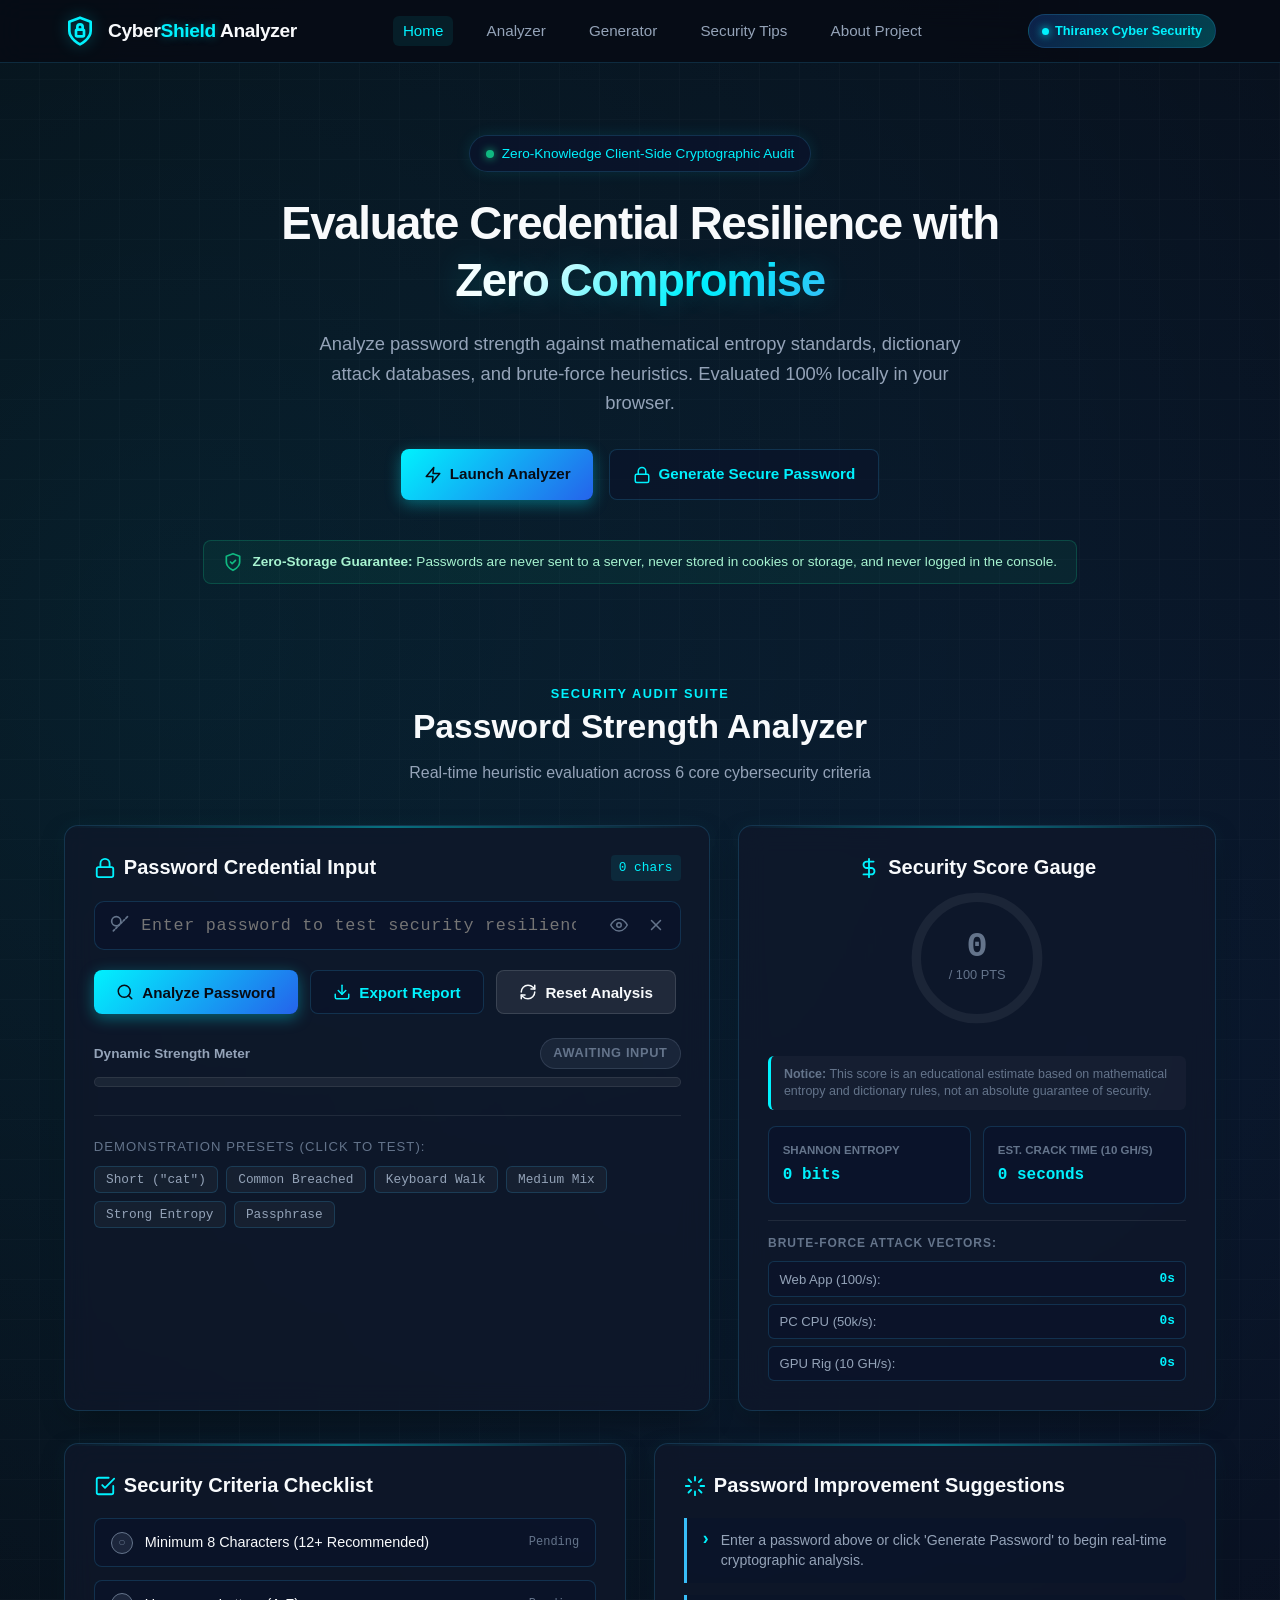
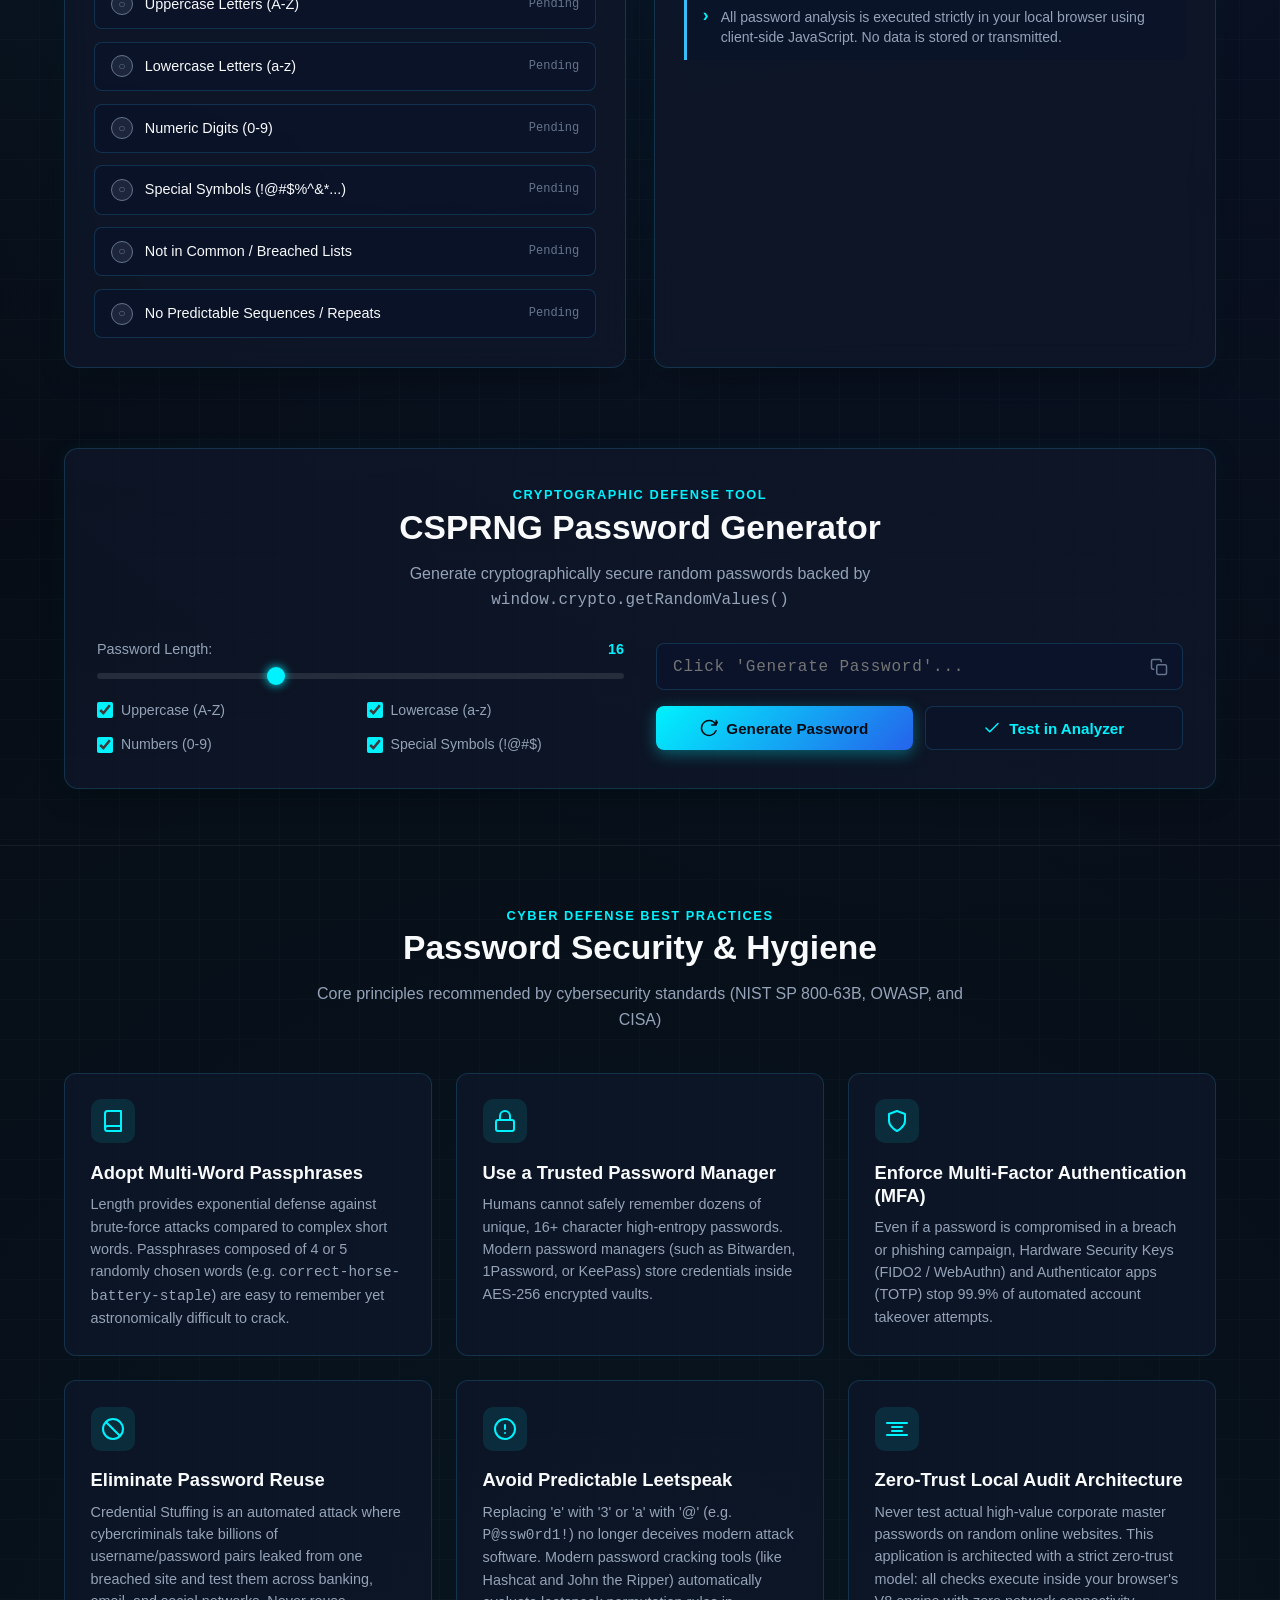
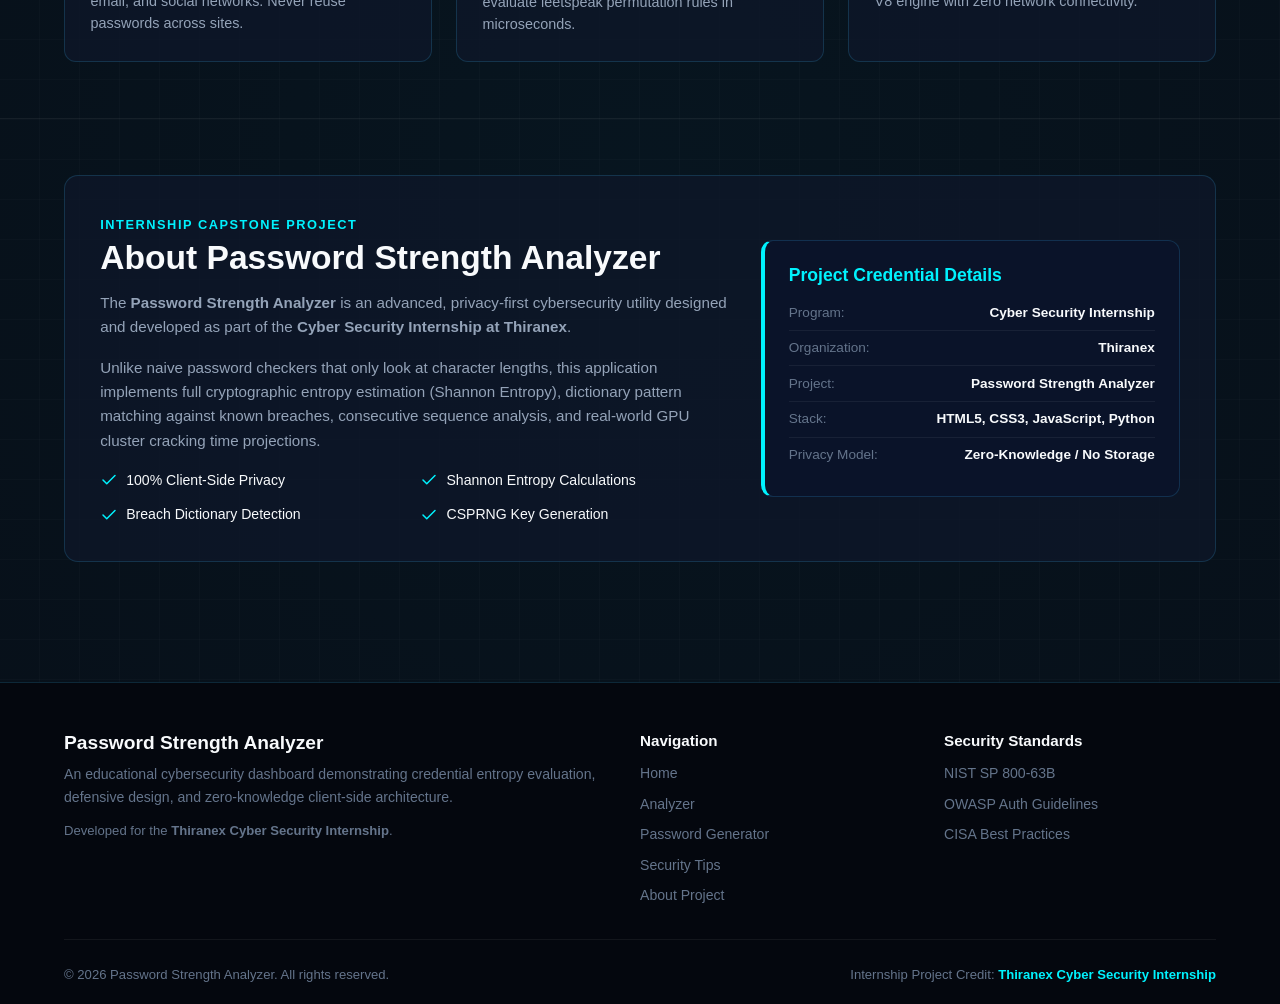
==== commit f4adf863: "feat: Add Export Security Audit Report and Brute-Force Attack Vectors Matrix" ====
--- a/index.html
+++ b/index.html
@@ -159,7 +159,7 @@
                             </div>
                         </div>
 
-                        <!-- Input Toolbar: Analyze & Reset -->
+                        <!-- Input Toolbar: Analyze, Export Report & Reset -->
                         <div class="input-button-toolbar">
                             <button type="button" class="btn btn-primary" id="analyzeBtn">
                                 <svg class="btn-icon" viewBox="0 0 24 24" fill="none" stroke="currentColor" stroke-width="2" stroke-linecap="round" stroke-linejoin="round">
@@ -167,6 +167,15 @@
                                     <line x1="21" y1="21" x2="16.65" y2="16.65"/>
                                 </svg>
                                 Analyze Password
+                            </button>
+
+                            <button type="button" class="btn btn-outline" id="exportReportBtn" title="Download sanitized security report">
+                                <svg class="btn-icon" viewBox="0 0 24 24" fill="none" stroke="currentColor" stroke-width="2" stroke-linecap="round" stroke-linejoin="round">
+                                    <path d="M21 15v4a2 2 0 0 1-2 2H5a2 2 0 0 1-2-2v-4"/>
+                                    <polyline points="7 10 12 15 17 10"/>
+                                    <line x1="12" y1="15" x2="12" y2="3"/>
+                                </svg>
+                                Export Report
                             </button>
 
                             <button type="button" class="btn btn-secondary" id="resetBtn">
@@ -249,6 +258,25 @@
                             <div class="metric-box">
                                 <div class="metric-label">Est. Crack Time (10 GH/s)</div>
                                 <div class="metric-value" id="crackTimeValue">0 seconds</div>
+                            </div>
+                        </div>
+
+                        <!-- Comparative Attack Scenarios Matrix -->
+                        <div class="attack-matrix-wrap">
+                            <div class="attack-matrix-header">Brute-Force Attack Vectors:</div>
+                            <div class="attack-matrix-list">
+                                <div class="attack-scenario-item">
+                                    <span class="attack-name">Web App (100/s):</span>
+                                    <span class="attack-time" id="timeOnline">0s</span>
+                                </div>
+                                <div class="attack-scenario-item">
+                                    <span class="attack-name">PC CPU (50k/s):</span>
+                                    <span class="attack-time" id="timeCpu">0s</span>
+                                </div>
+                                <div class="attack-scenario-item">
+                                    <span class="attack-name">GPU Rig (10 GH/s):</span>
+                                    <span class="attack-time" id="timeGpu">0s</span>
+                                </div>
                             </div>
                         </div>
                     </div>
--- a/css/style.css
+++ b/css/style.css
@@ -789,6 +789,52 @@
     word-break: break-word;
 }
 
+/* Attack Scenarios Matrix */
+.attack-matrix-wrap {
+    width: 100%;
+    margin-top: 1rem;
+    padding-top: 0.85rem;
+    border-top: 1px solid rgba(255, 255, 255, 0.08);
+    text-align: left;
+}
+
+.attack-matrix-header {
+    font-size: 0.75rem;
+    text-transform: uppercase;
+    letter-spacing: 0.08em;
+    color: var(--text-muted);
+    font-weight: 700;
+    margin-bottom: 0.5rem;
+}
+
+.attack-matrix-list {
+    display: flex;
+    flex-direction: column;
+    gap: 0.4rem;
+}
+
+.attack-scenario-item {
+    display: flex;
+    justify-content: space-between;
+    align-items: center;
+    background: rgba(11, 19, 43, 0.6);
+    border: 1px solid var(--border-color);
+    padding: 0.4rem 0.65rem;
+    border-radius: 6px;
+    font-size: 0.82rem;
+}
+
+.attack-name {
+    color: var(--text-secondary);
+}
+
+.attack-time {
+    font-family: var(--font-mono);
+    font-weight: 600;
+    color: var(--cyan-primary);
+    font-size: 0.8rem;
+}
+
 /* ==========================================================================
    CHECKLIST & SUGGESTIONS SECTION
    ========================================================================== */
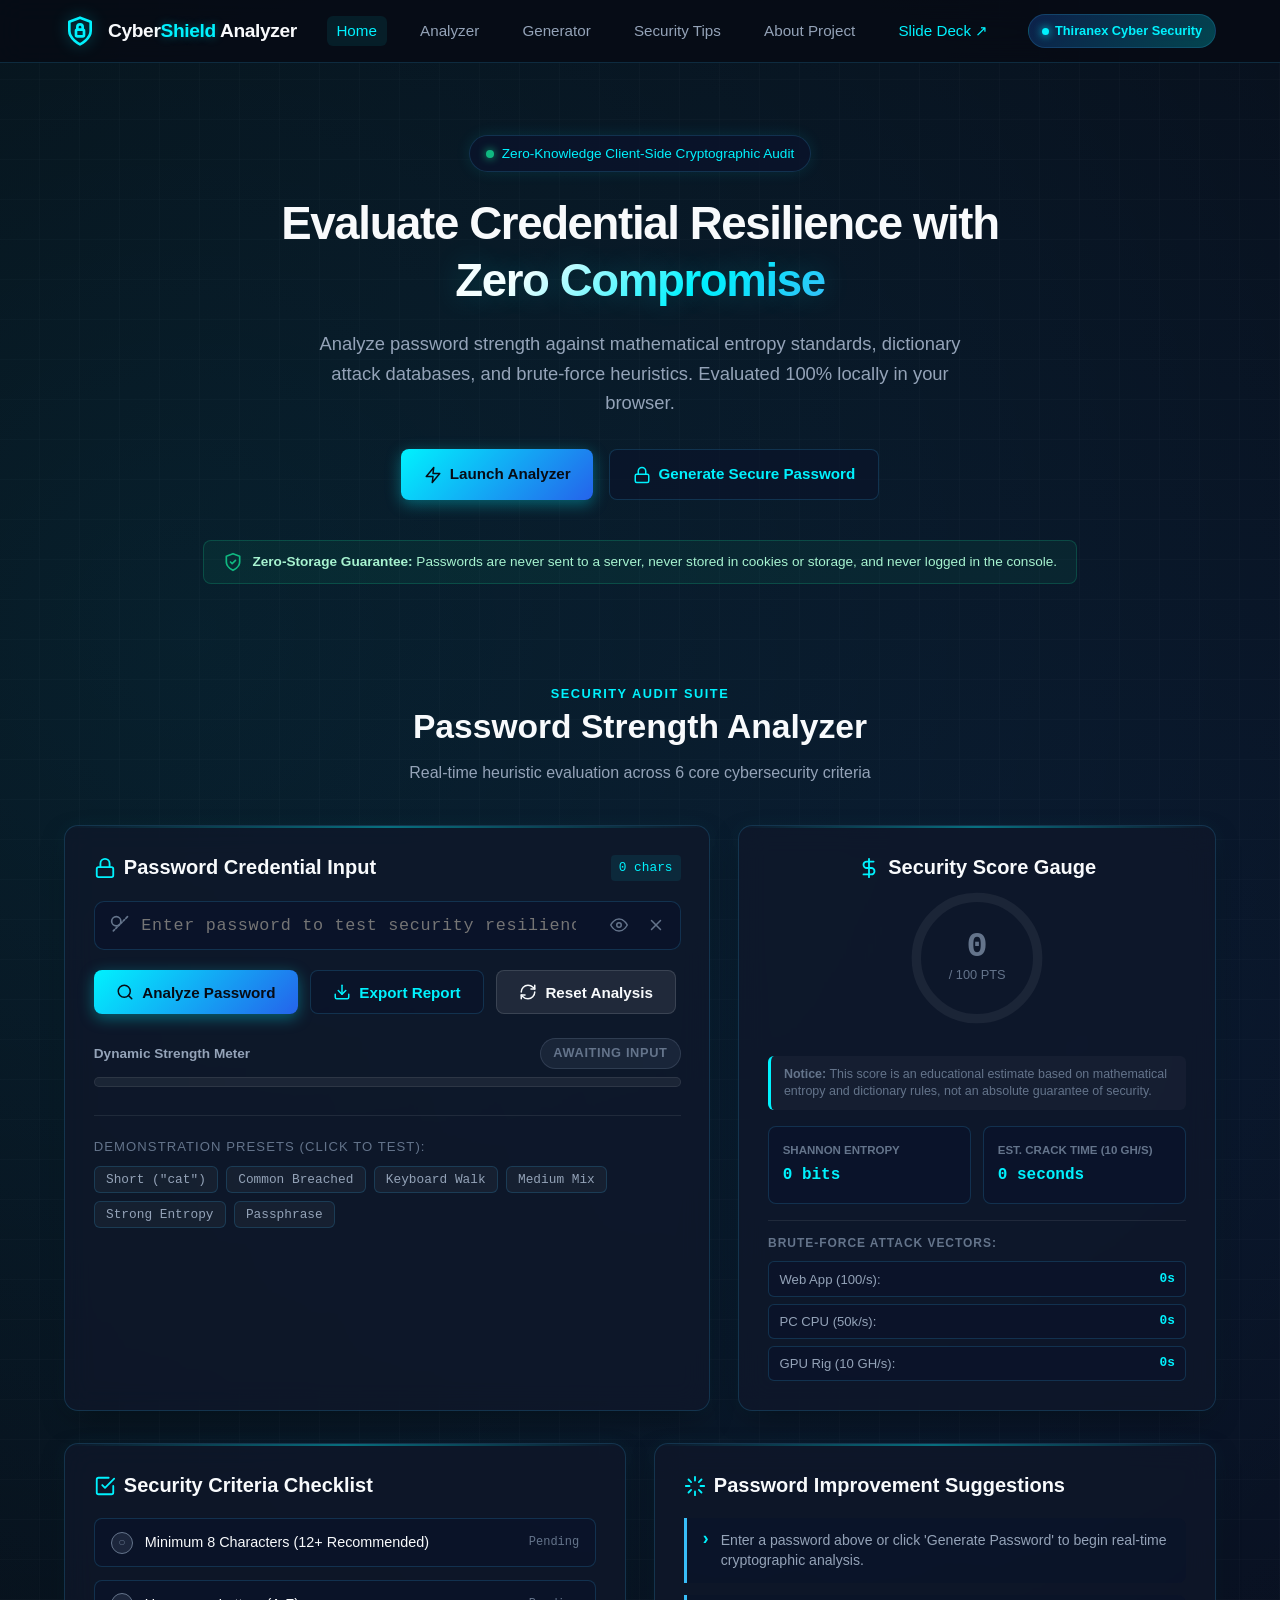
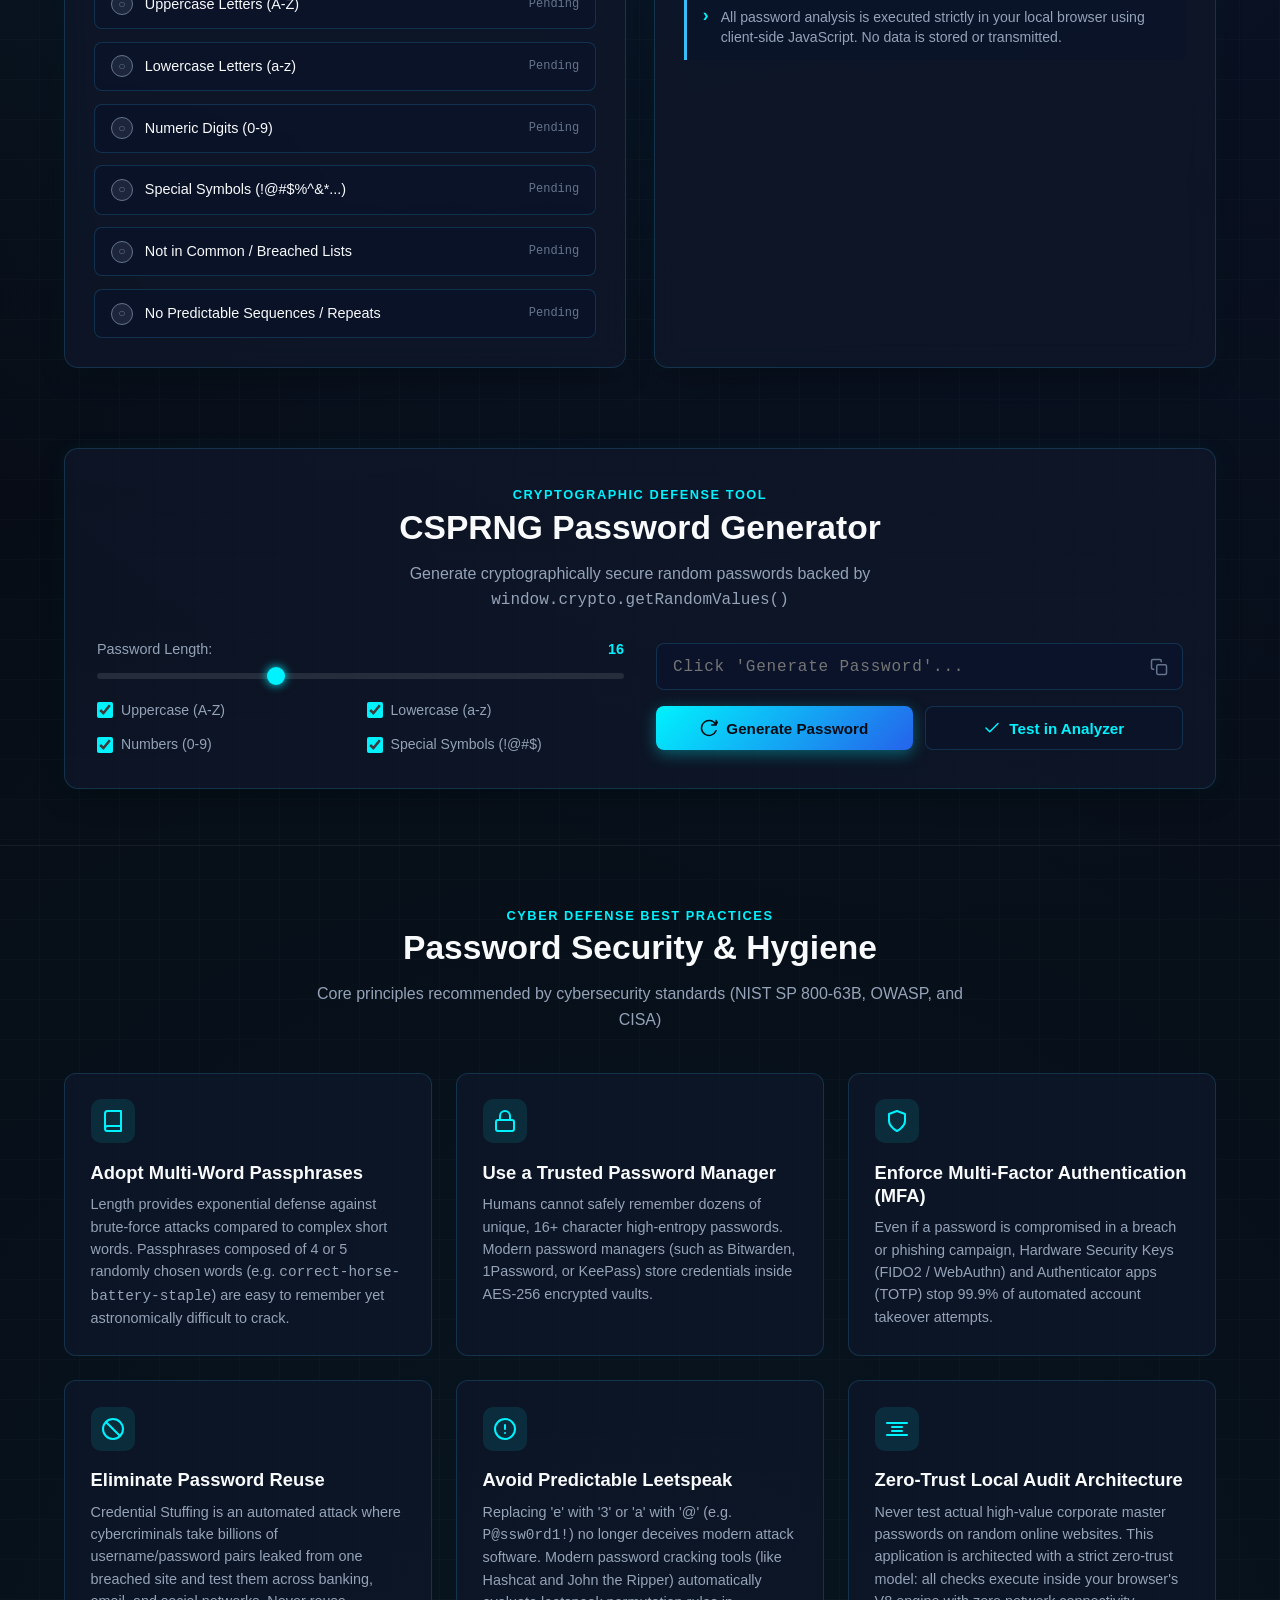
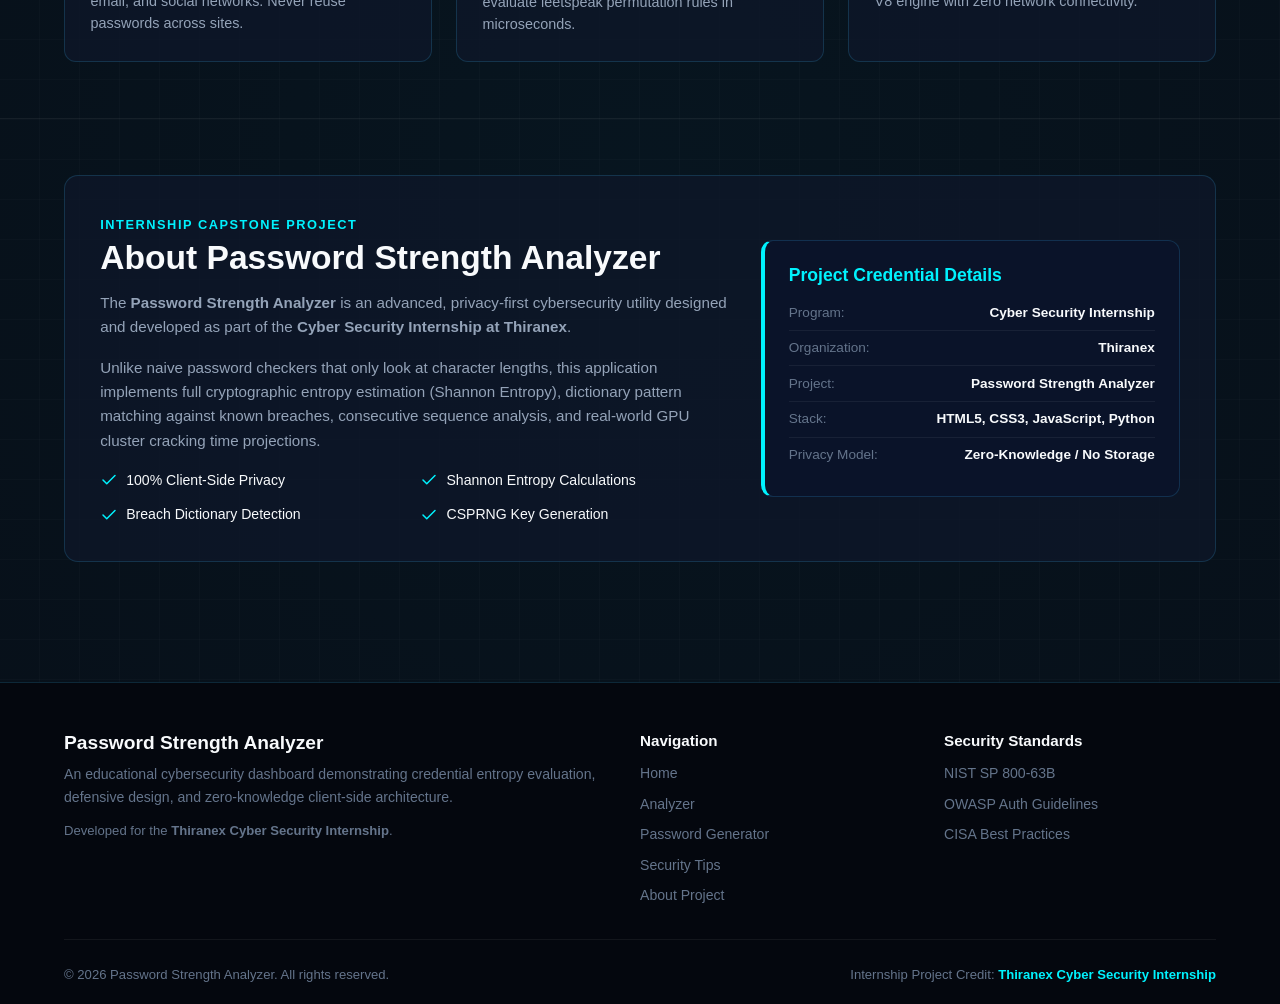
==== commit 8737bd0d: "feat: Add interactive cybersecurity presentation slide deck (presentation.html)" ====
--- a/index.html
+++ b/index.html
@@ -37,6 +37,7 @@
                     <li><a href="#generator">Generator</a></li>
                     <li><a href="#tips">Security Tips</a></li>
                     <li><a href="#about">About Project</a></li>
+                    <li><a href="presentation.html" target="_blank" style="color: var(--cyan-primary);">Slide Deck &#8599;</a></li>
                 </ul>
             </nav>
 
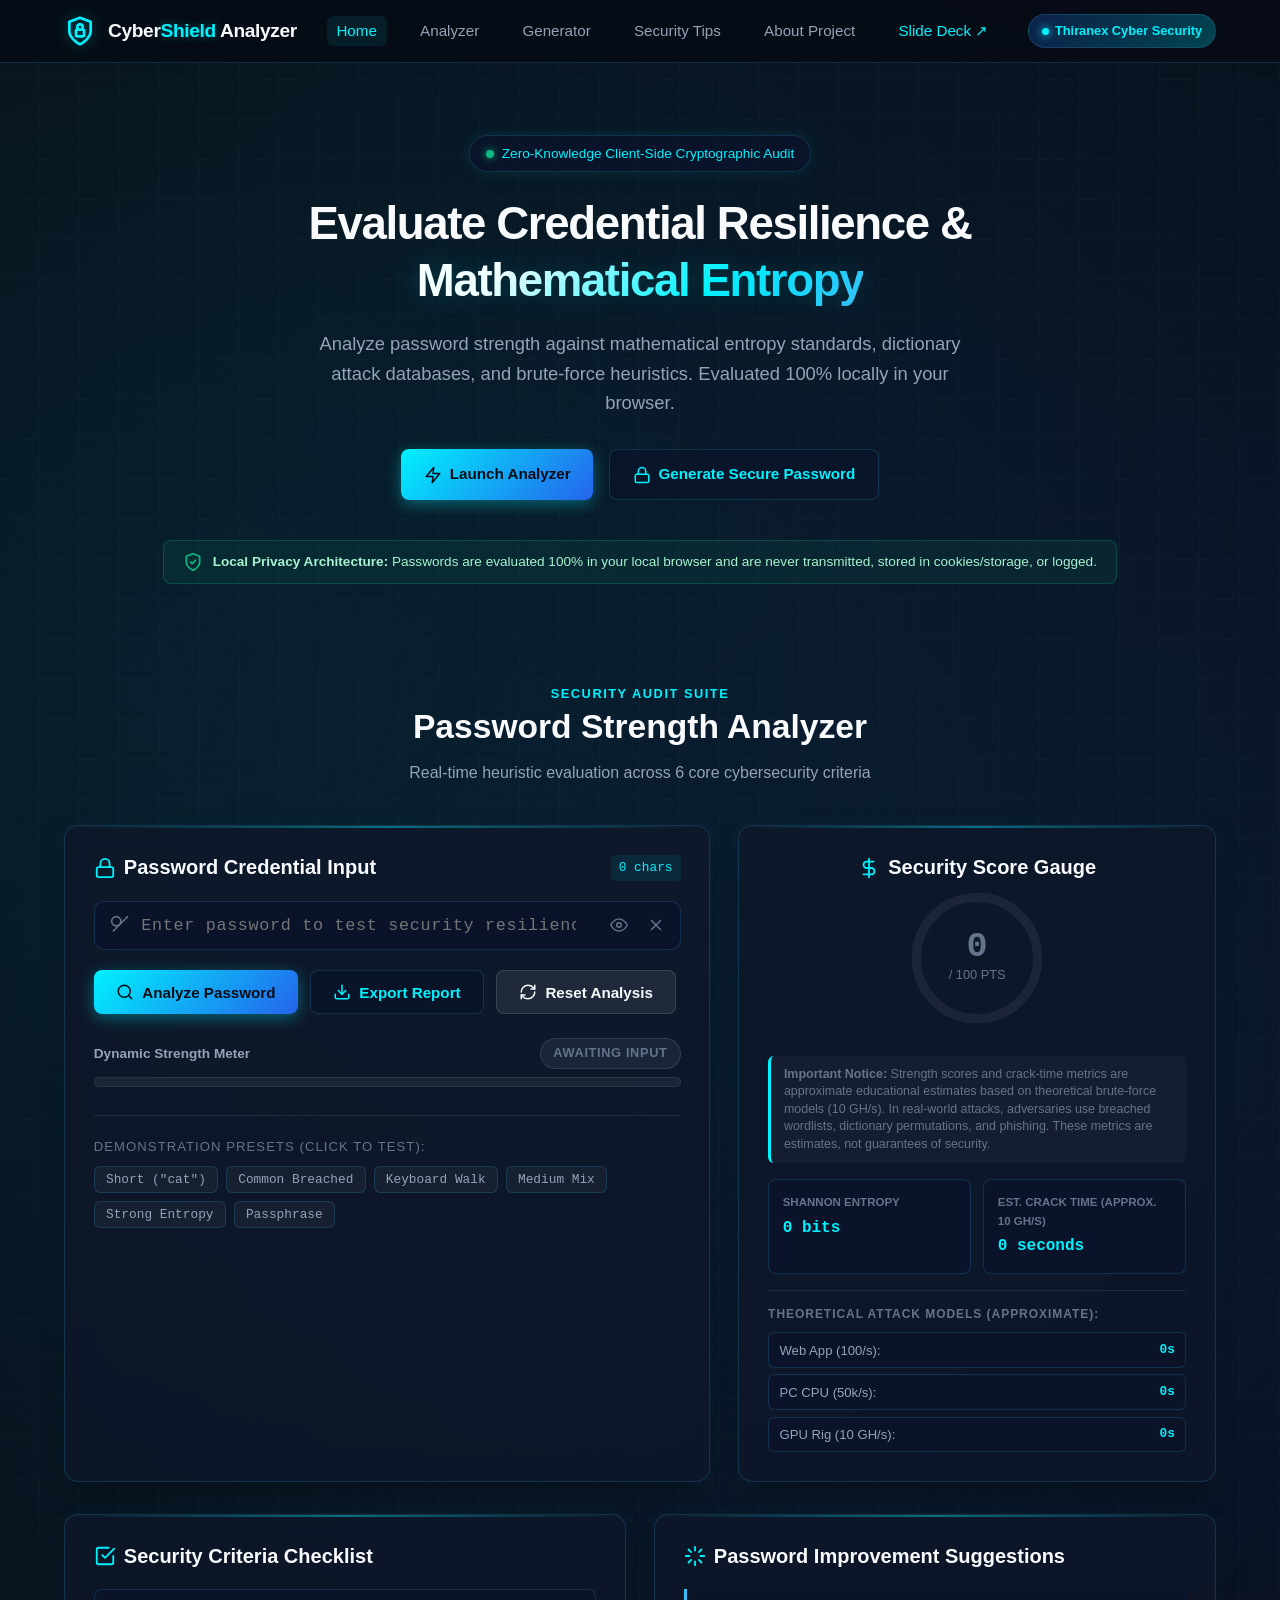
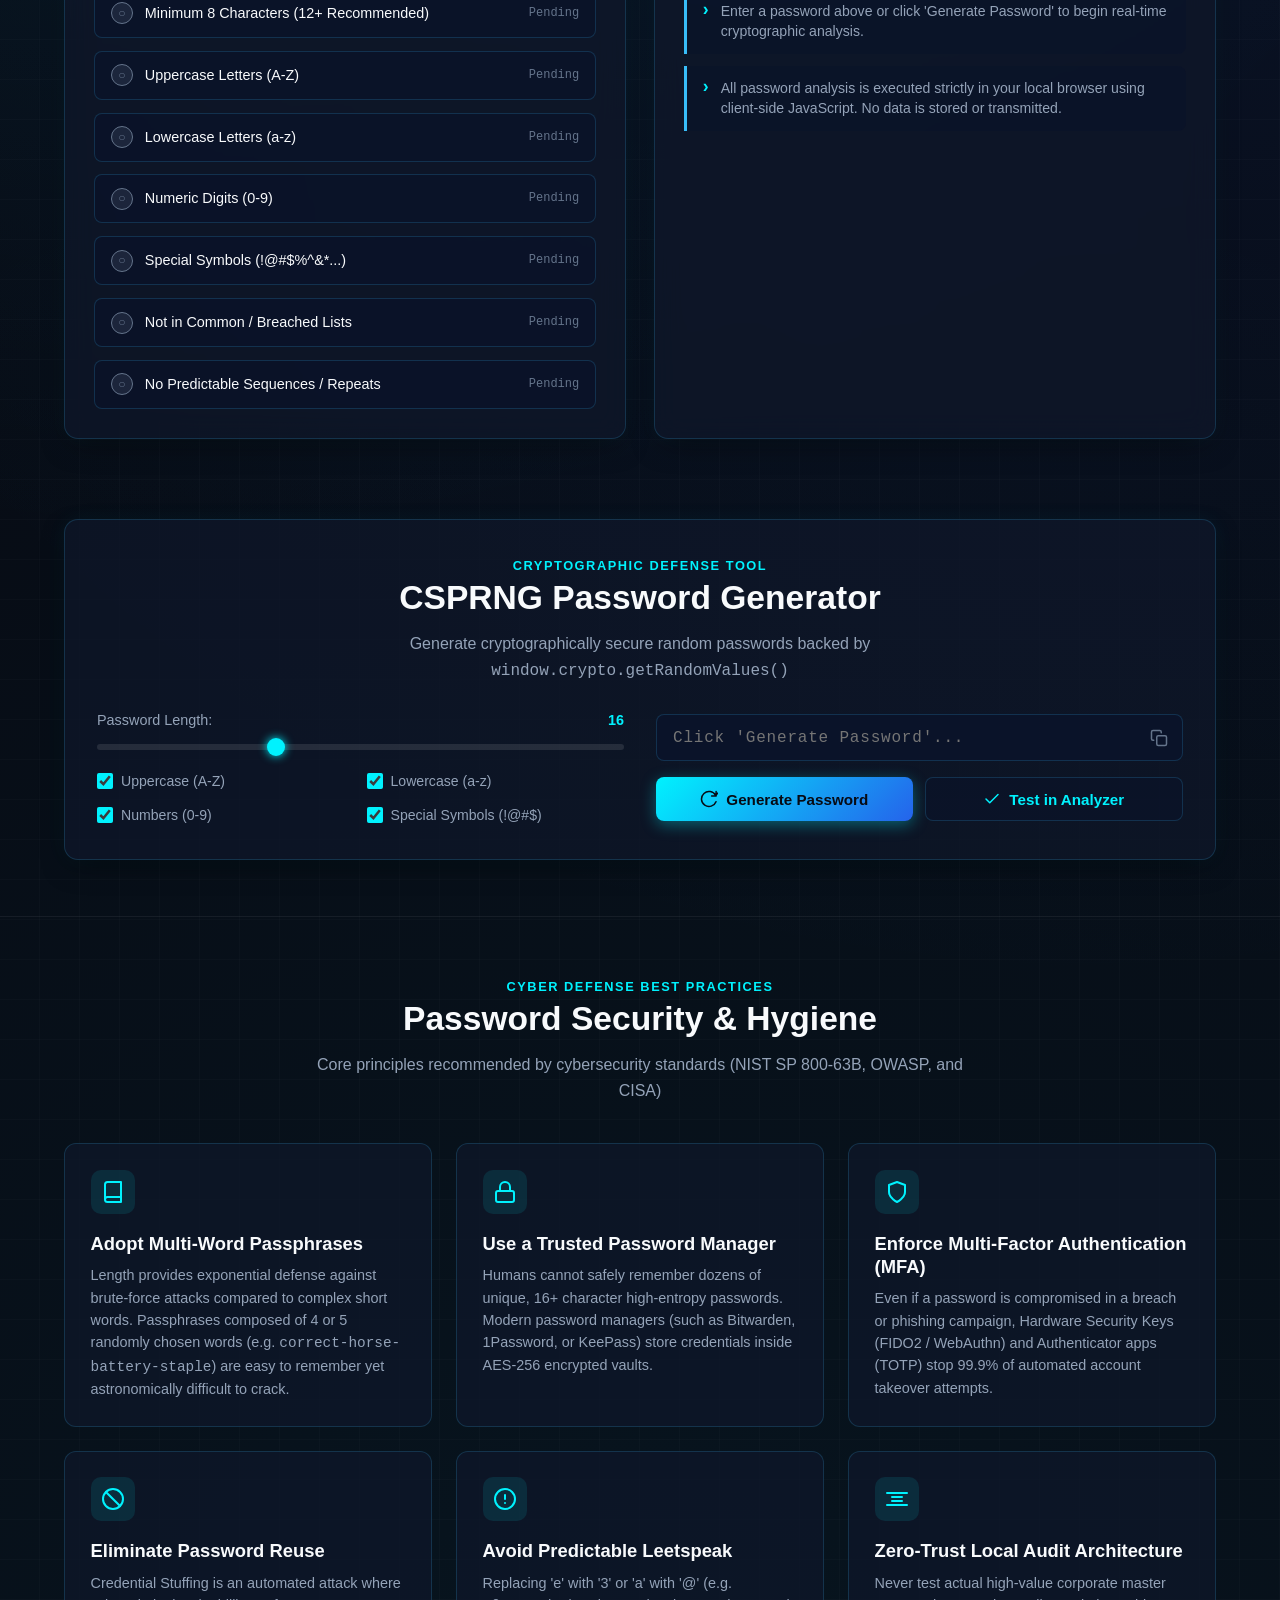
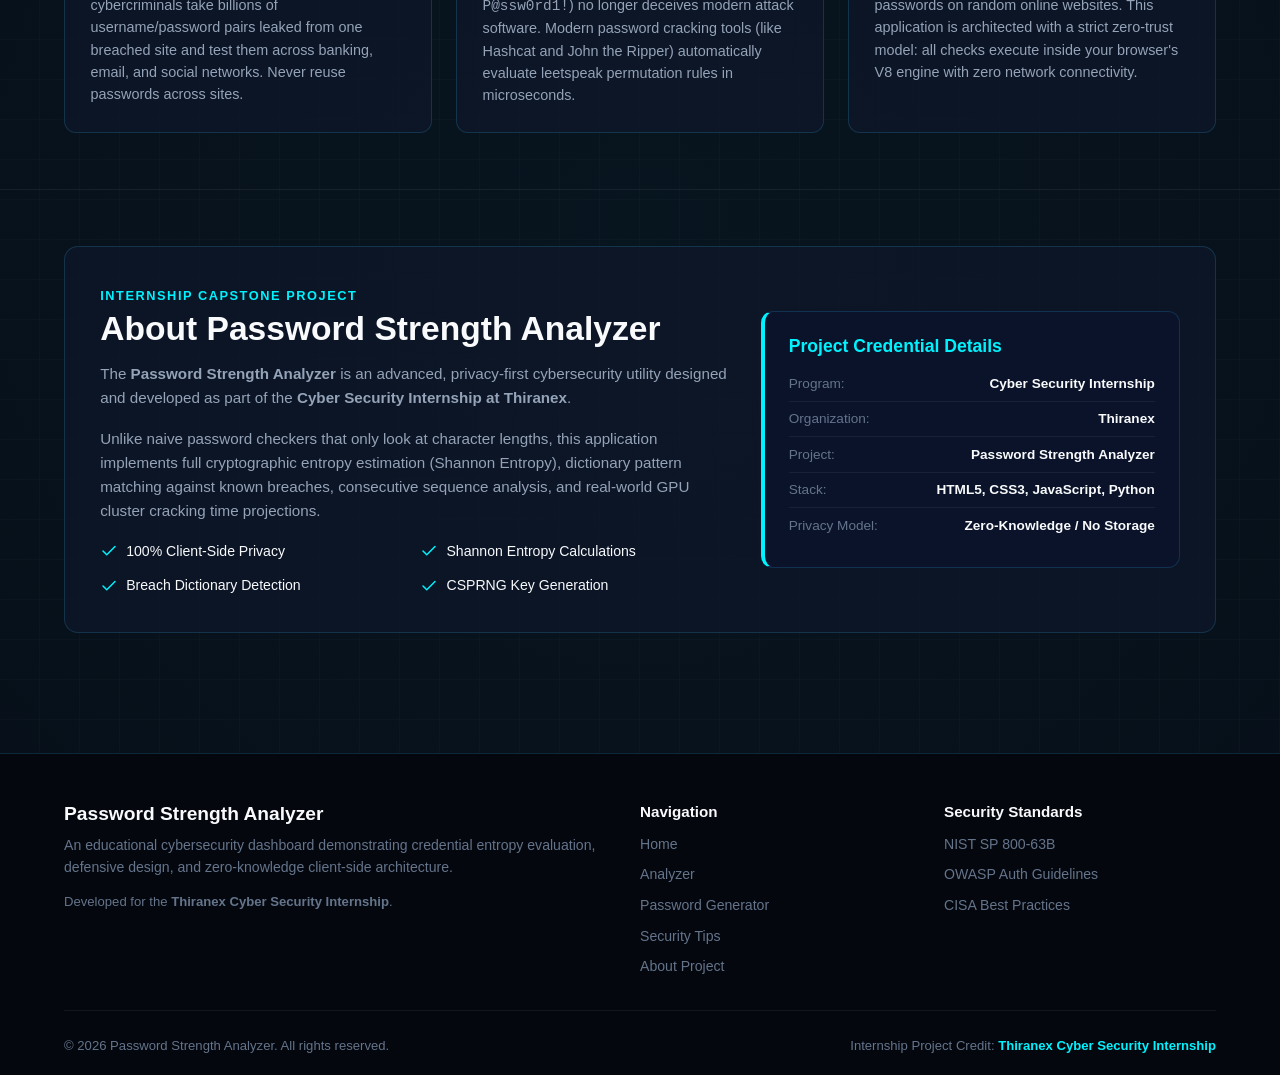
==== commit 44416760: "fix(audit): Complete functionality and security audit, fix edge cases, and add comprehensive test su" ====
--- a/index.html
+++ b/index.html
@@ -63,7 +63,7 @@
                 </div>
 
                 <h1 class="hero-title">
-                    Evaluate Credential Resilience with <span class="gradient-text">Zero Compromise</span>
+                    Evaluate Credential Resilience & <span class="gradient-text">Mathematical Entropy</span>
                 </h1>
 
                 <p class="hero-description">
@@ -91,7 +91,7 @@
                         <path d="M12 22s8-4 8-10V5l-8-3-8 3v7c0 6 8 10 8 10z"/>
                         <path d="m9 12 2 2 4-4"/>
                     </svg>
-                    <span><strong>Zero-Storage Guarantee:</strong> Passwords are never sent to a server, never stored in cookies or storage, and never logged in the console.</span>
+                    <span><strong>Local Privacy Architecture:</strong> Passwords are evaluated 100% in your local browser and are never transmitted, stored in cookies/storage, or logged.</span>
                 </div>
             </div>
         </section>
@@ -247,7 +247,7 @@
                         </div>
 
                         <div class="score-disclaimer">
-                            <strong>Notice:</strong> This score is an educational estimate based on mathematical entropy and dictionary rules, not an absolute guarantee of security.
+                            <strong>Important Notice:</strong> Strength scores and crack-time metrics are approximate educational estimates based on theoretical brute-force models (10 GH/s). In real-world attacks, adversaries use breached wordlists, dictionary permutations, and phishing. These metrics are estimates, not guarantees of security.
                         </div>
 
                         <!-- Telemetry Grid: Crack Time & Entropy -->
@@ -257,14 +257,14 @@
                                 <div class="metric-value" id="entropyValue">0 bits</div>
                             </div>
                             <div class="metric-box">
-                                <div class="metric-label">Est. Crack Time (10 GH/s)</div>
+                                <div class="metric-label">Est. Crack Time (Approx. 10 GH/s)</div>
                                 <div class="metric-value" id="crackTimeValue">0 seconds</div>
                             </div>
                         </div>
 
                         <!-- Comparative Attack Scenarios Matrix -->
                         <div class="attack-matrix-wrap">
-                            <div class="attack-matrix-header">Brute-Force Attack Vectors:</div>
+                            <div class="attack-matrix-header">Theoretical Attack Models (Approximate):</div>
                             <div class="attack-matrix-list">
                                 <div class="attack-scenario-item">
                                     <span class="attack-name">Web App (100/s):</span>
